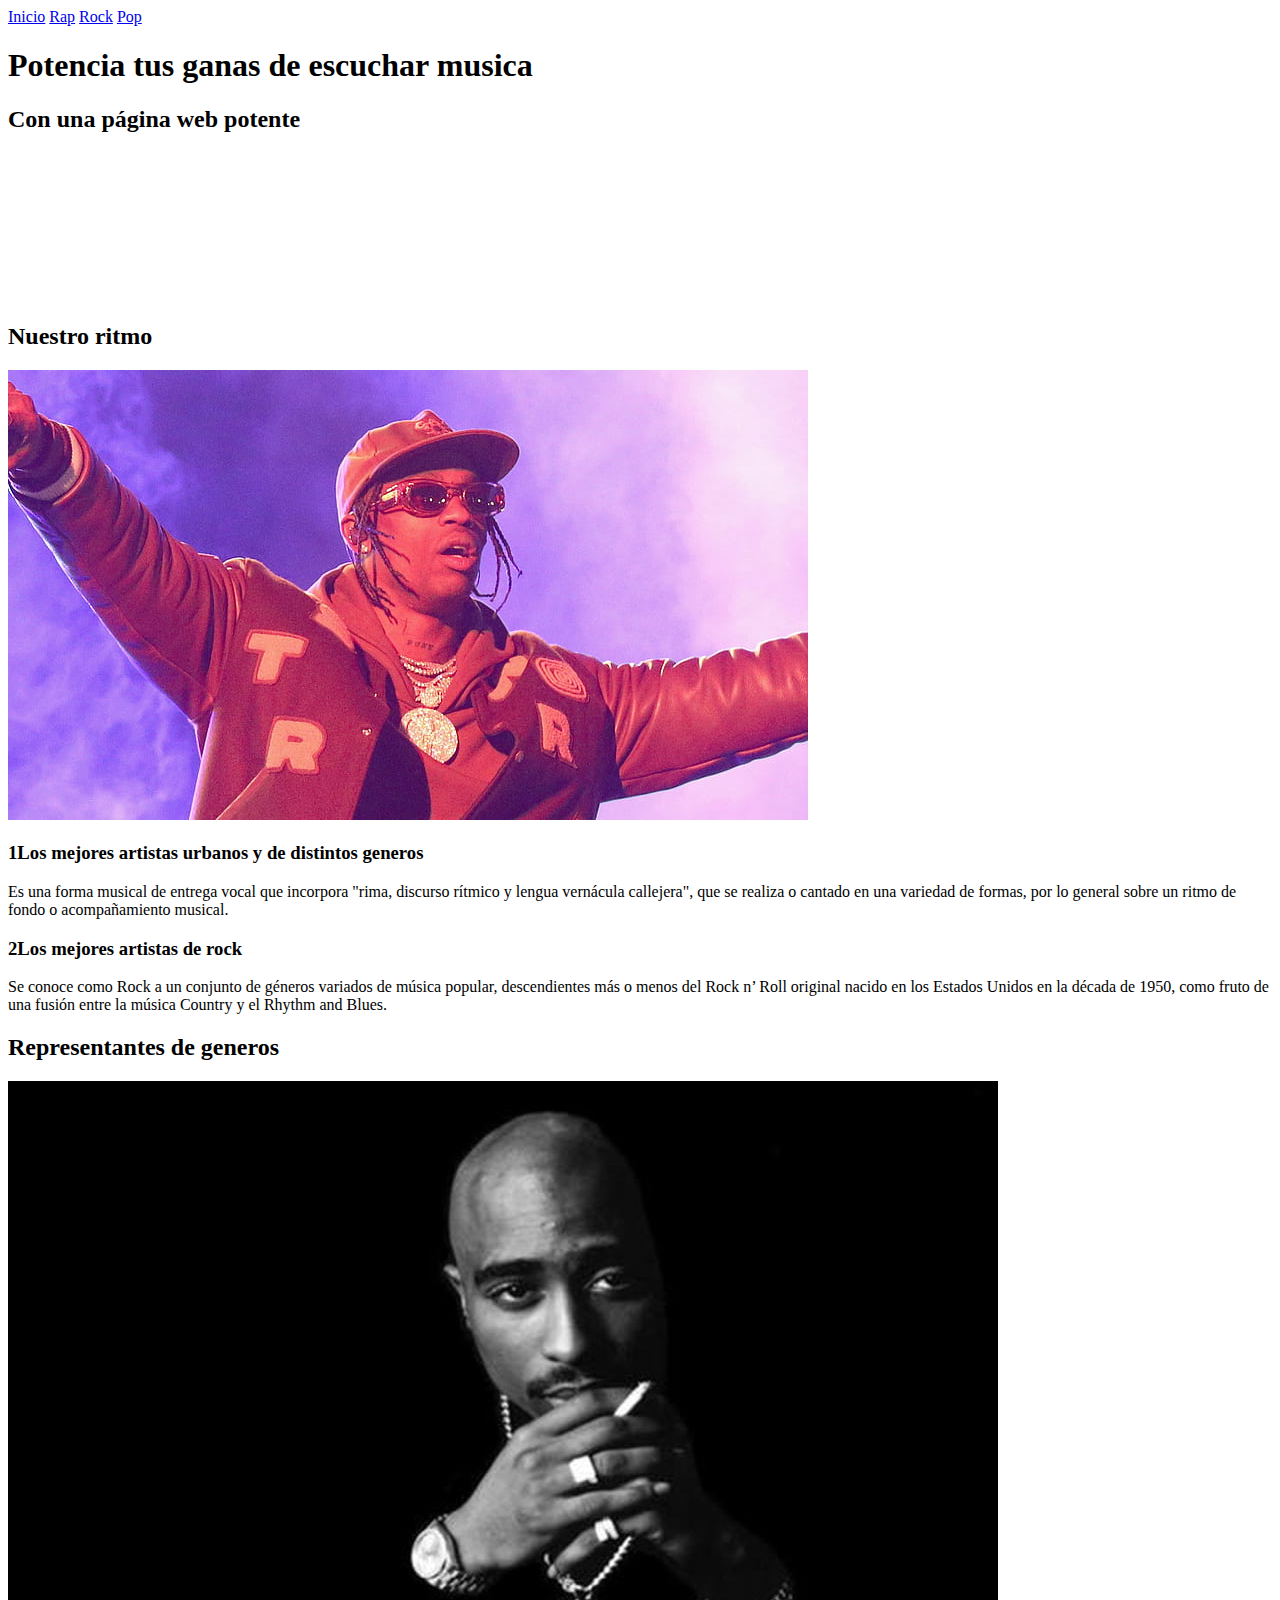
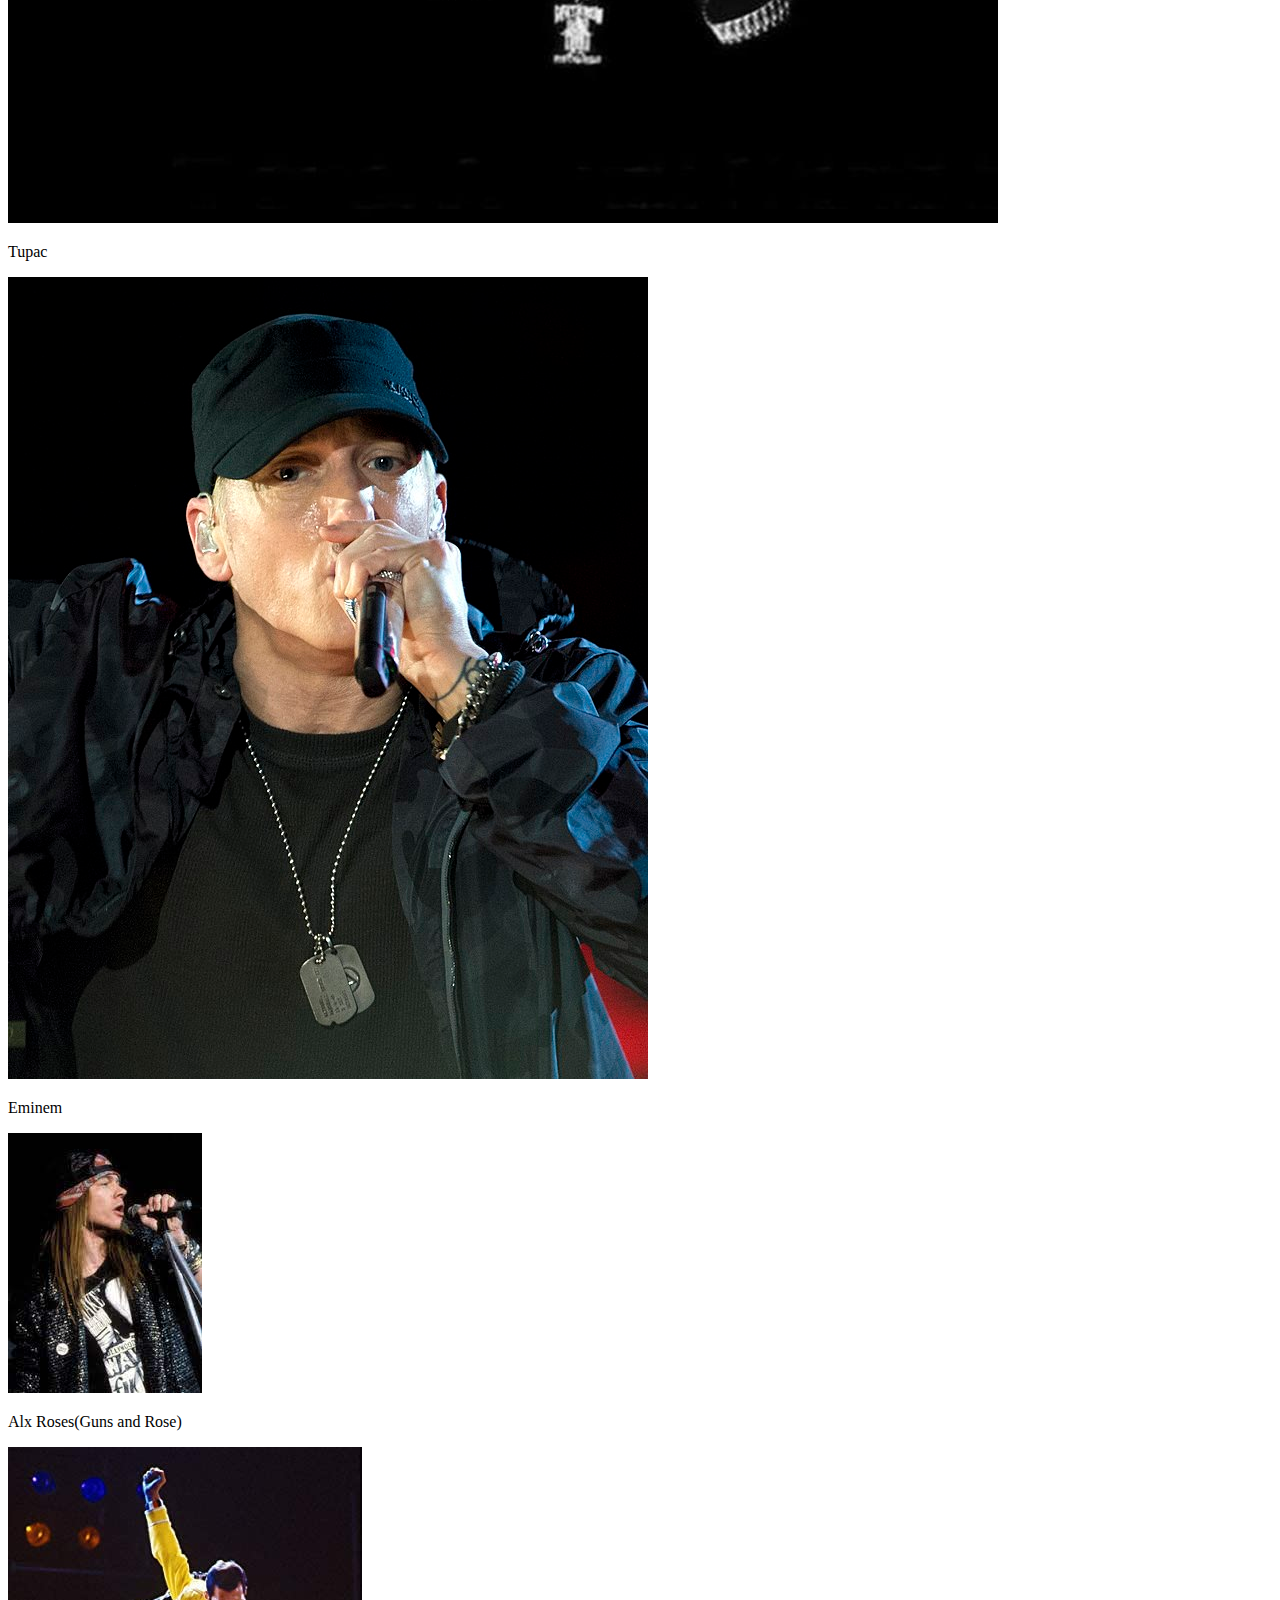
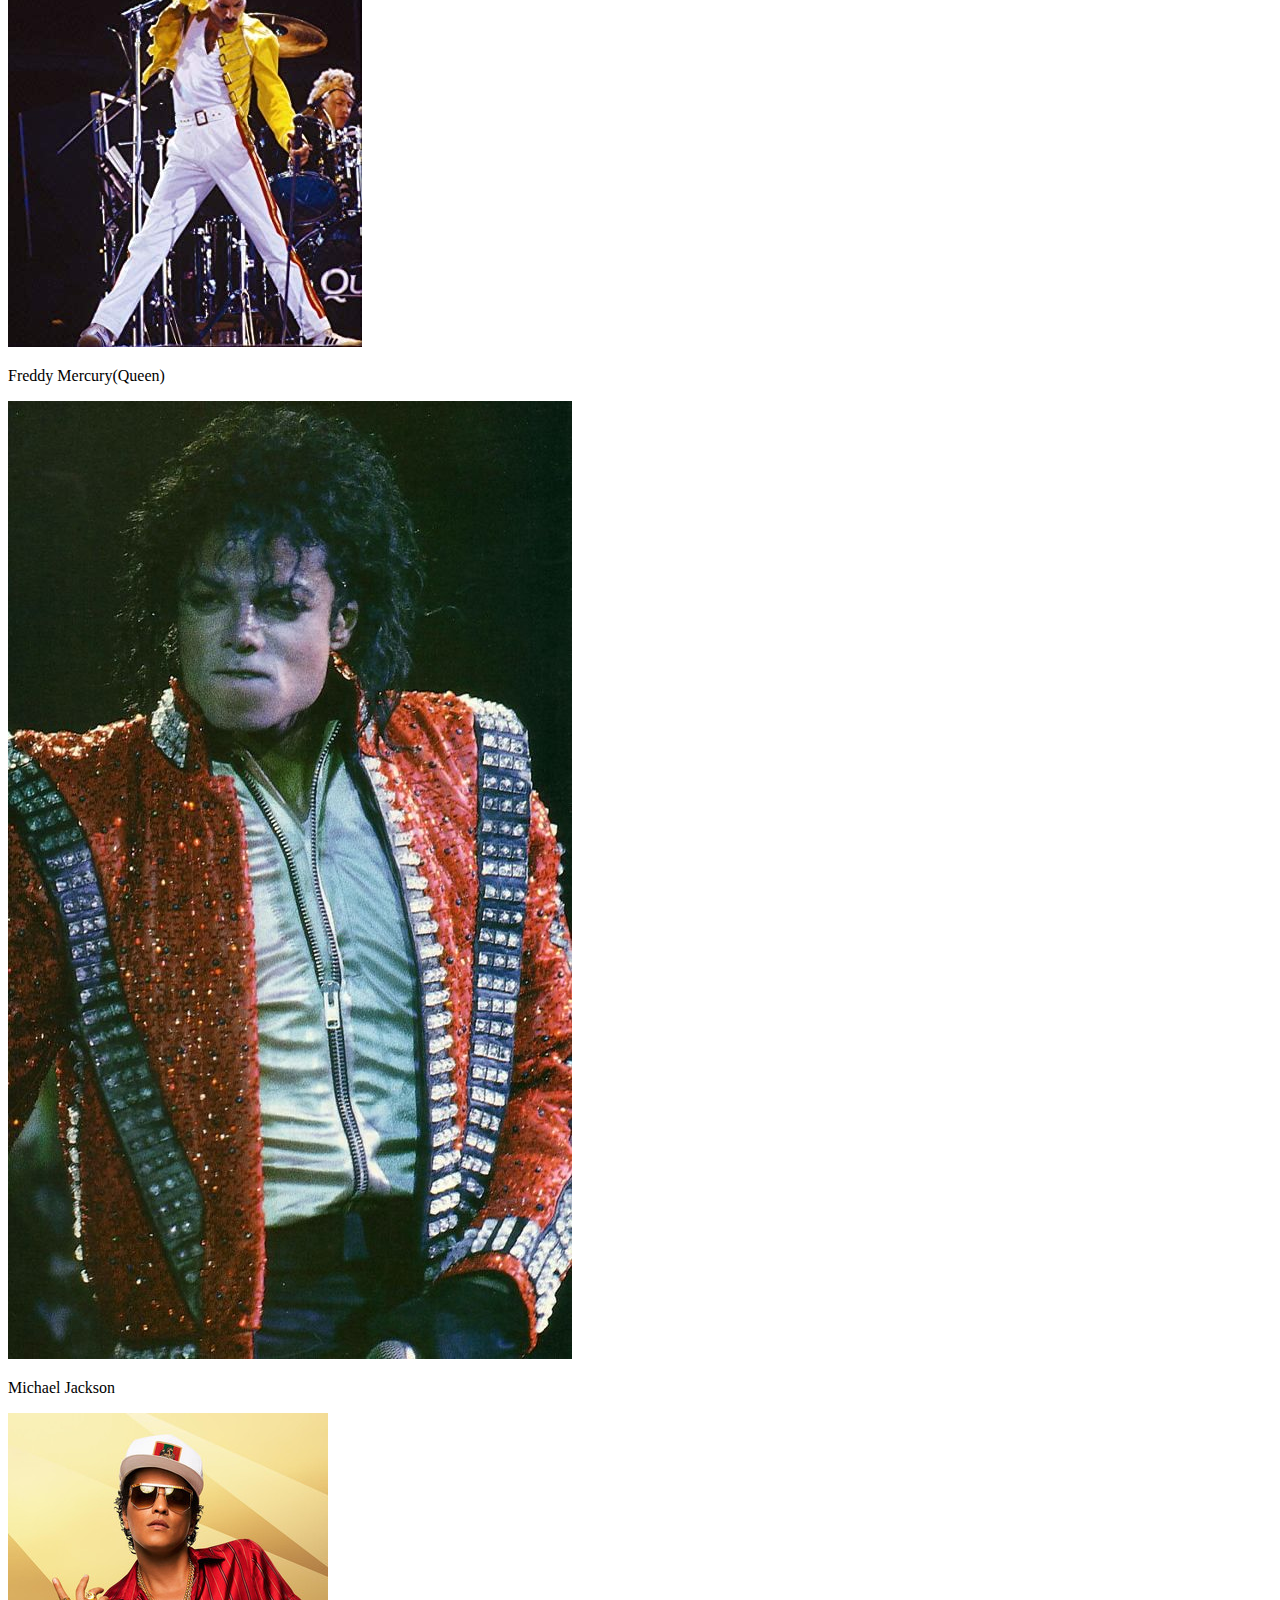
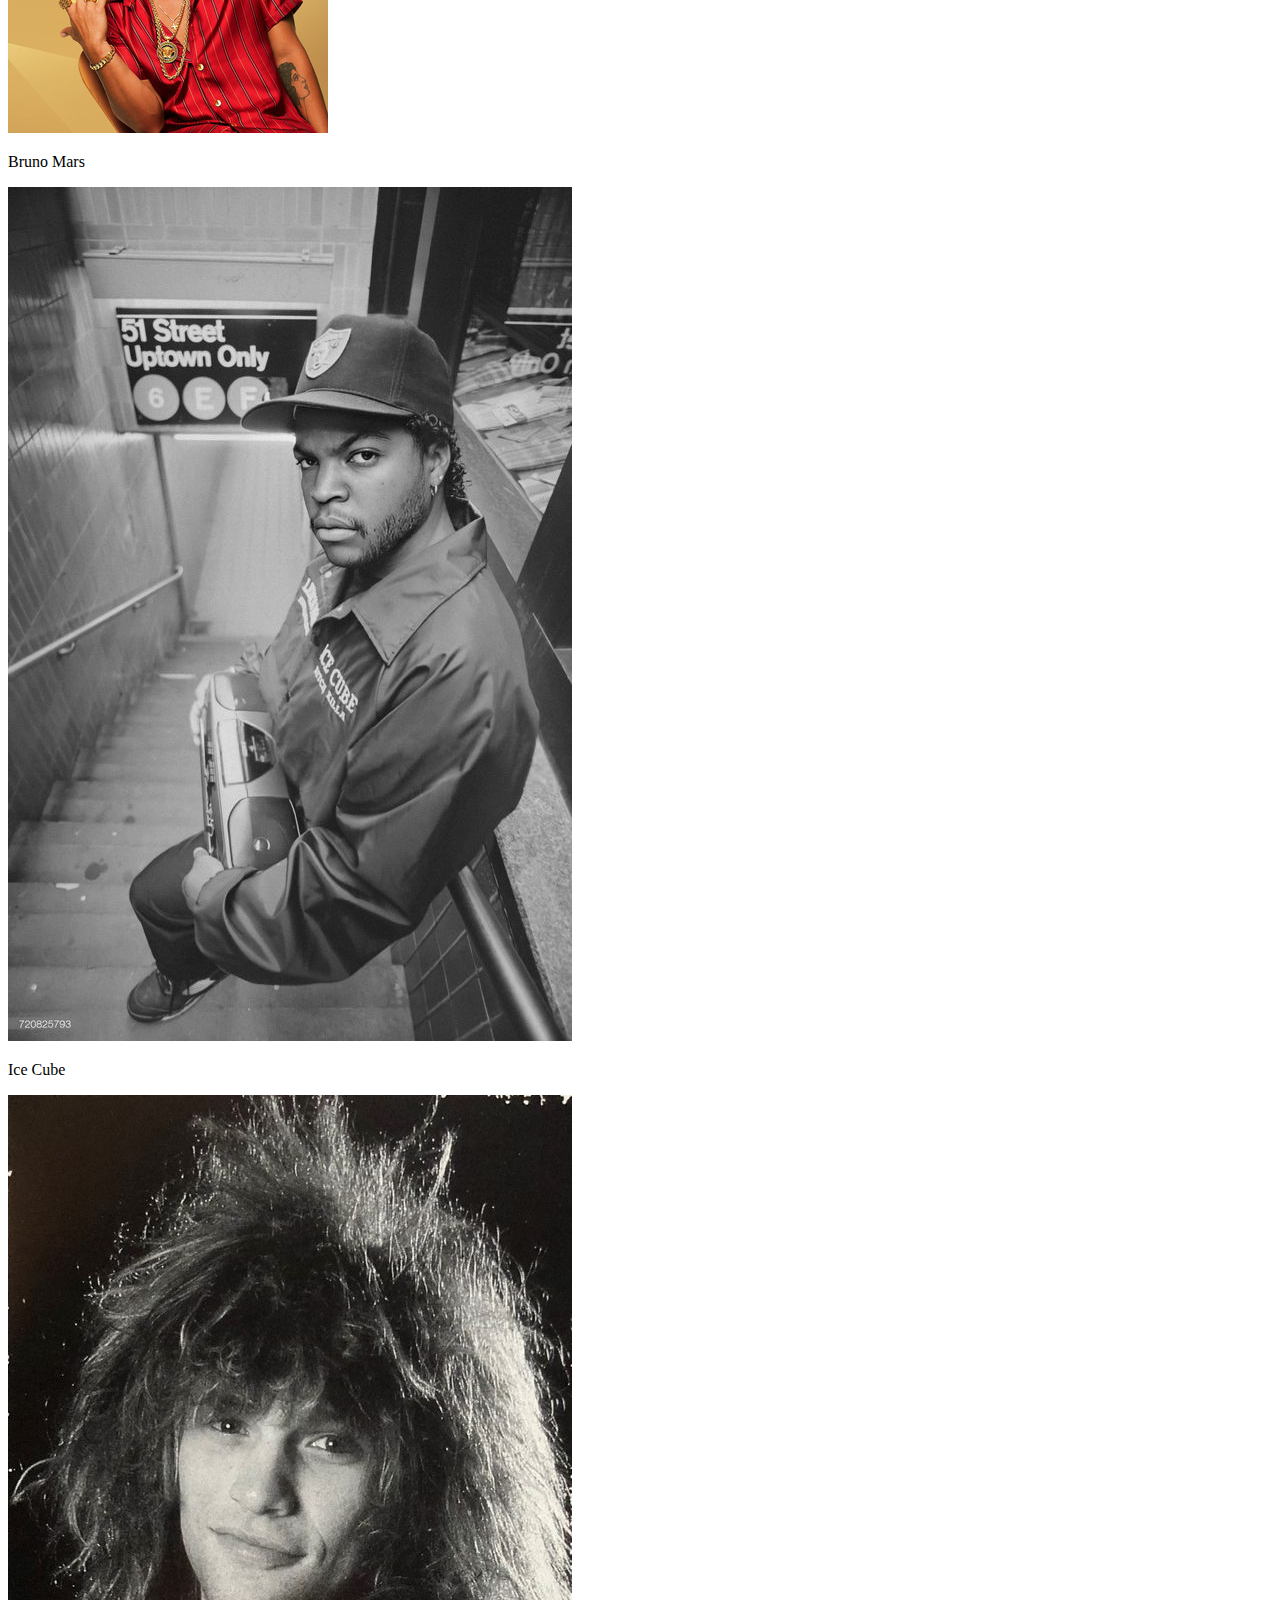
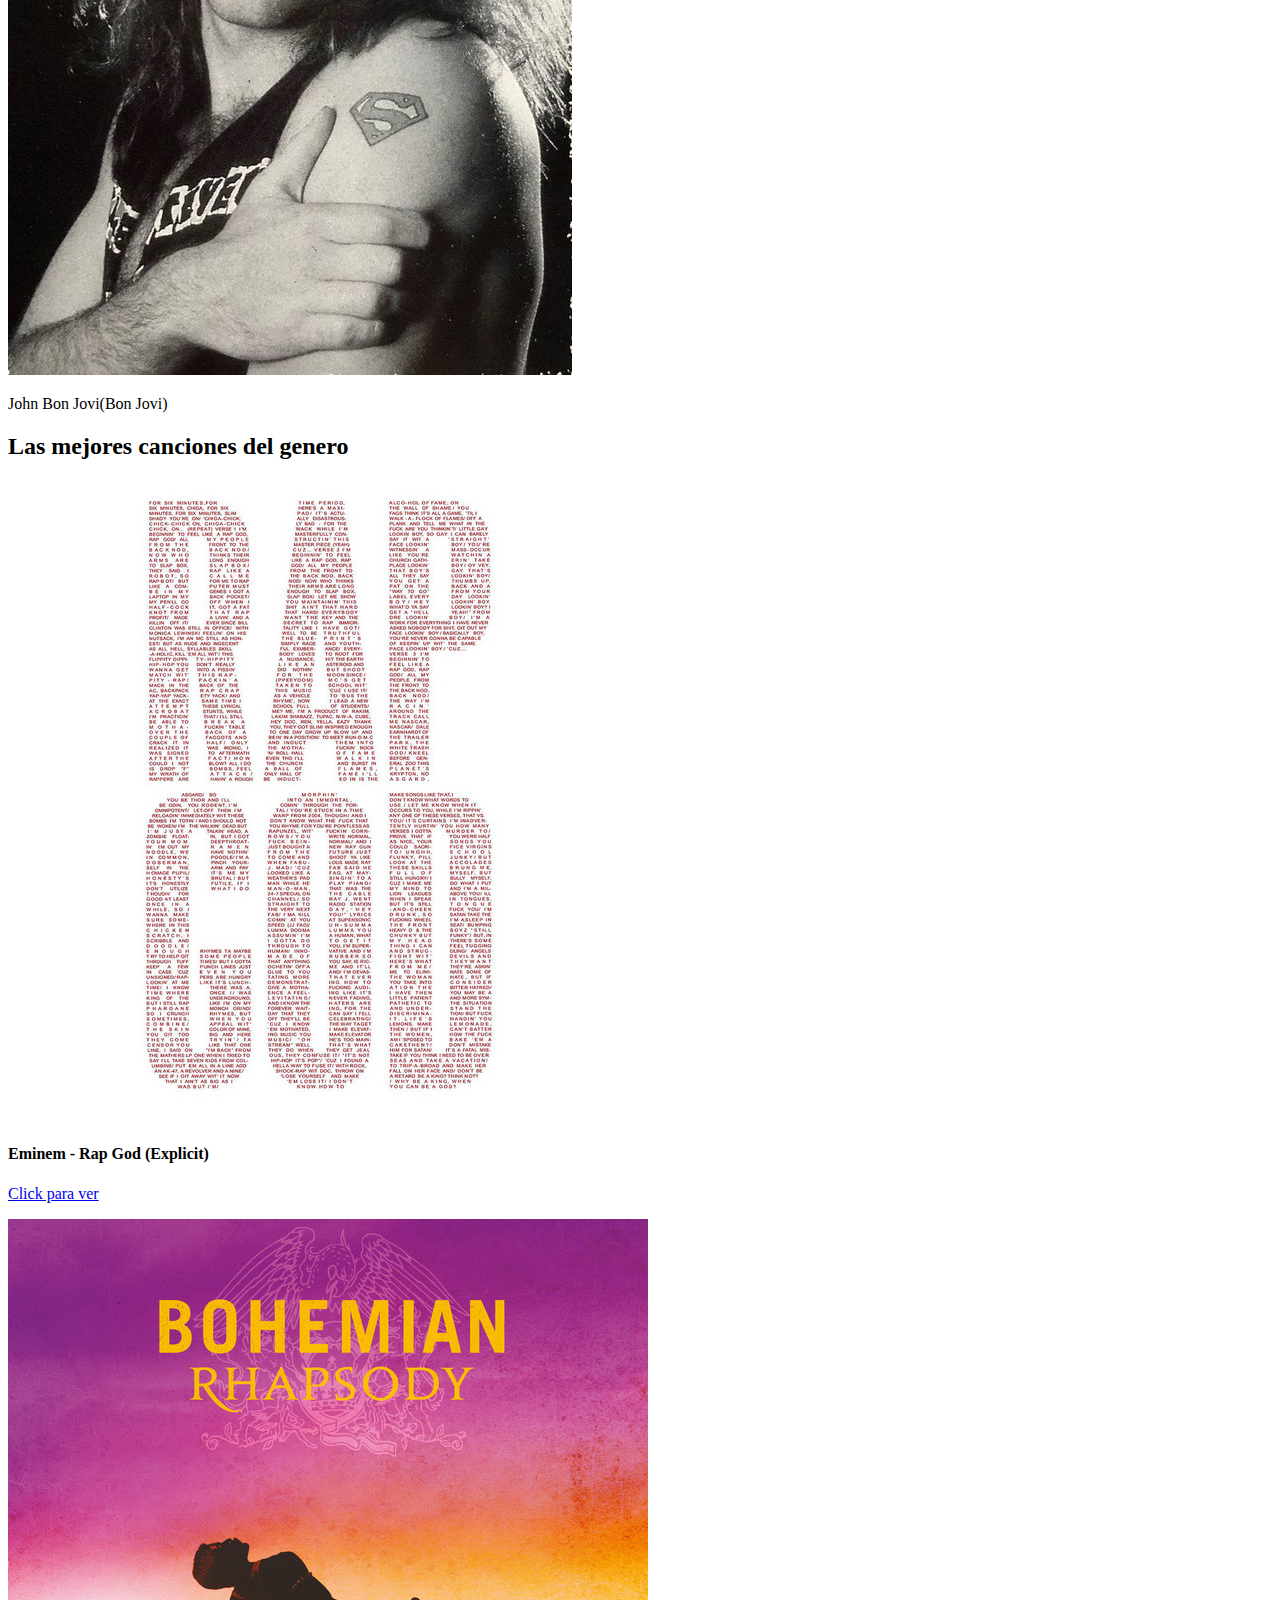
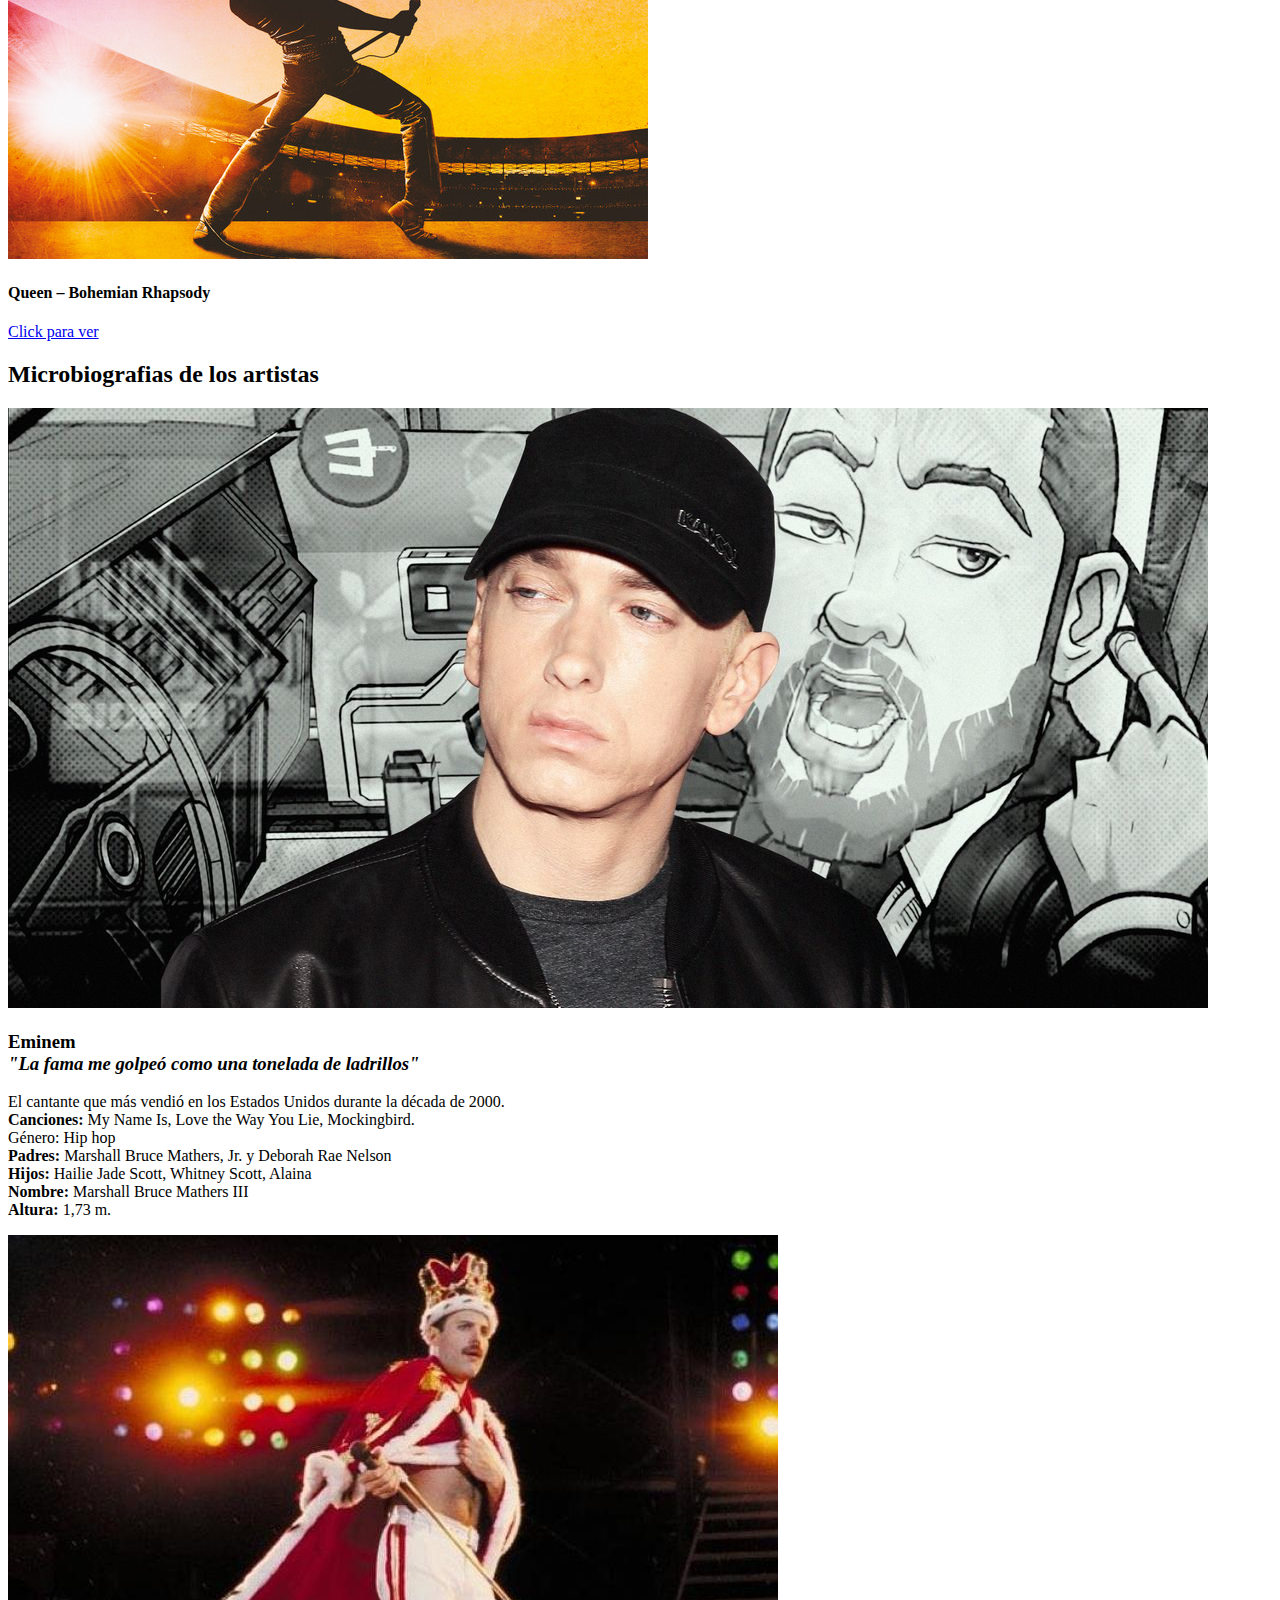
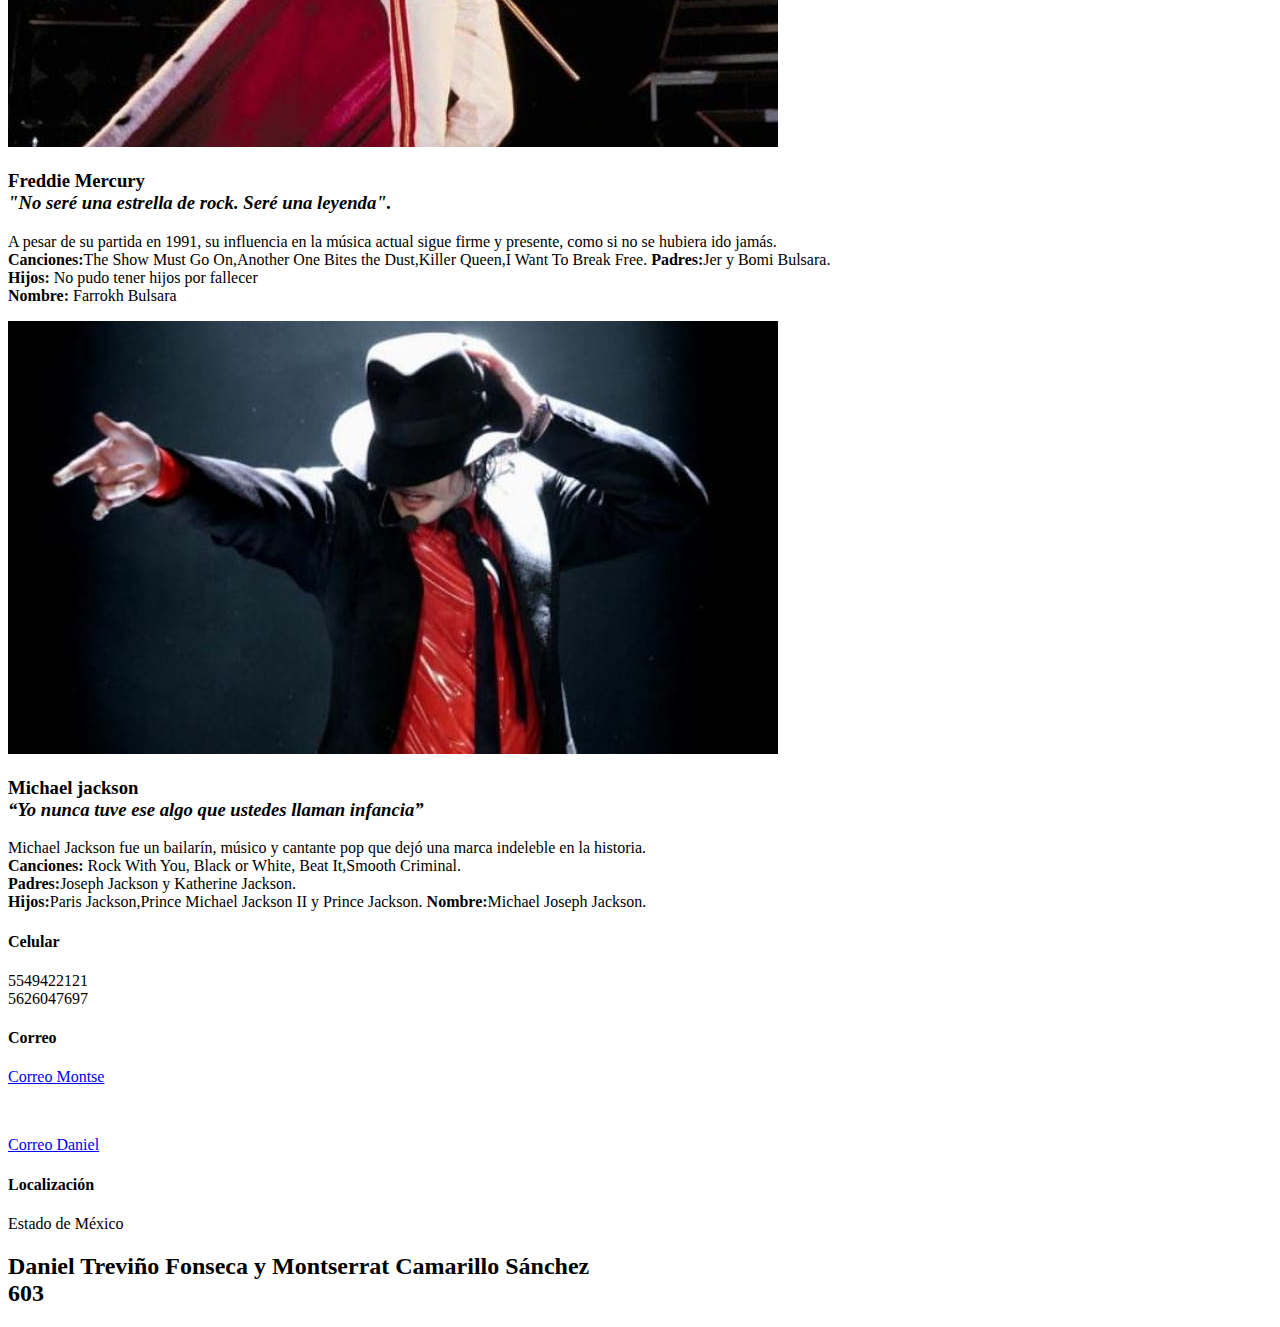
==== Musica web.html @ b06046d2 "Add files via upload" ====
<!DOCTYPE html>
<html lang="es">

<head>
    <meta charset="UTF-8">
    <meta name="viewport" content="width=device-width, initial-scale=1.0">
    <meta http-equiv="X-UA-Compatible" content="ie=edge">
    <title>Music web</title>
    <link rel="shortcut icon" href="xd1.jpg" type="image/x-icon">
    <link rel="stylesheet" href="css/estilos.css">
    <link href="https://fonts.googleapis.com/css?family=Open+Sans:300,400,700,800&display=swap" rel="stylesheet"> 
</head>

<body>
    <header>
        <nav>
            <a href="file:///D:/Montse%20y%20Daniel/Musica%20web.html">Inicio</a>
            <a href="file:///D:/Montse%20y%20Daniel/rap-pagina/rapweb.html">Rap</a>
            <a href="file:///D:/Montse%20y%20Daniel/rock-pagina/rockweb.html">Rock</a>
            <a href="file:///D:/Montse%20y%20Daniel/pop-pagina/pop%20web.html">Pop</a>
        </nav>
        <section class="textos-header">
            <h1>Potencia tus ganas de escuchar musica</h1>
            <h2>Con una página web potente</h2>
        </section>
        <div class="wave" style="height: 150px; overflow: hidden;"><svg viewBox="0 0 500 150" preserveAspectRatio="none"
                style="height: 100%; width: 100%;">
                <path d="M0.00,49.98 C150.00,150.00 349.20,-50.00 500.00,49.98 L500.00,150.00 L0.00,150.00 Z"
                    style="stroke: none; fill: #fff;"></path>
            </svg></div>
    </header>
    <main>
        <section class="contenedor sobre-nosotros">
            <h2 class="titulo">Nuestro ritmo</h2>
            <div class="contenedor-sobre-nosotros">
                <img src="rap.jpg" alt="" class="imagen-about-us">
                <div class="contenido-textos">
                    <h3><span>1</span>Los mejores artistas urbanos y de distintos generos</h3>
                    <p>Es una forma musical de entrega vocal que incorpora "rima, discurso rítmico y lengua vernácula callejera",
                         que se realiza o cantado en una variedad de formas, por lo general sobre un ritmo
                          de fondo o acompañamiento musical.</p>
                    <h3><span>2</span>Los mejores artistas de rock</h3>
                    <p>Se conoce como Rock a un conjunto de géneros variados de música popular, descendientes más o menos del Rock n’ Roll original nacido 
                        en los Estados Unidos en la década de 1950, como fruto de una fusión entre 
                        la música Country y el Rhythm and Blues.</p>
                </div>
            </div>
        </section>
        <section class="Categorias">
            <div class="contenedor">
                <h2 class="titulo">Representantes de generos</h2>
                <div class="galeria-port">
                    <div class="imagen-port">
                        <img src="tupac.jpg" alt="">
                        <div class="hover-galeria">
                            <p>Tupac</p>
                        </div>
                    </div>
                    <div class="imagen-port">
                        <img src="Eminem.jpg" alt="">
                        <div class="hover-galeria">
                            <p>Eminem</p>
                        </div>
                    </div>
                    <div class="imagen-port">
                        <img src="alx rose.jpg" alt="">
                        <div class="hover-galeria">
                            <p>Alx Roses(Guns and Rose)</p>
                        </div>
                    </div>
                    <div class="imagen-port">
                        <img src="fredymercury.jpg" alt="">
                        <div class="hover-galeria">
                            <p>Freddy Mercury(Queen)</p>
                        </div>
                    </div>
                    <div class="imagen-port">
                        <img src="michal jackson.jpg" alt="">
                        <div class="hover-galeria">
                            <p>Michael Jackson</p>
                        </div>
                    </div>
                    <div class="imagen-port">
                        <img src="bruno mars.jpg" alt="">
                        <div class="hover-galeria">
                            <p>Bruno Mars</p>
                        </div>
                    </div>
                    <div class="imagen-port">
                        <img src="ice cube.jpg" alt="">
                        <div class="hover-galeria">
                            <p>Ice Cube</p>
                        </div>
                    </div>
                    <div class="imagen-port">
                        <img src="h.jpg" alt="">
                        <div class="hover-galeria">
                            <p>John Bon Jovi(Bon Jovi)</p>
                        </div>
                    </div>
                </div>
            </div>
        </section>
        <section class="clientes contenedor">
            <h2 class="titulo">Las mejores canciones del genero</h2>
            <div class="cards">
                <div class="card">
                    <img src="cancioneminem.jpg" alt="">
                    <div class="contenido-texto-card">
                        <h4>Eminem - Rap God (Explicit)</h4>
                        <p> <a href="https://www.youtube.com/watch?v=XbGs_qK2PQA"> Click para ver</a></p>
                    </div>
                </div>
                <div class="card">
                    <img src="boemian.jpg" alt="">
                    <div class="contenido-texto-card">
                        <h4>Queen – Bohemian Rhapsody</h4>
                        <p><a href="https://www.youtube.com/watch?v=fJ9rUzIMcZQ"> Click para ver </a></p>
                    </div>
                </div>
            </div>
        </section>
        <section class="about-services">
            <div class="contenedor">
                <h2 class="titulo">Microbiografias de los artistas</h2>
                <div class="servicio-cont">
                    <div class="servicio-ind">
                        <img src="eminem-1615220890.jpg" alt="">
                        <h3>Eminem <br>
                            <i>"La fama me golpeó como una tonelada de ladrillos"</i></h3>
                        <p>El cantante que más vendió en los Estados Unidos durante la década de 2000.<br>
                            <b>Canciones:</b> My Name Is, Love the Way You Lie, Mockingbird.<br>
                            Género: Hip hop<br>
                            <b>Padres:</b> Marshall Bruce Mathers, Jr. y Deborah Rae Nelson<br>
                            <b>Hijos:</b> Hailie Jade Scott, Whitney Scott, Alaina<br>
                            <b>Nombre:</b> Marshall Bruce Mathers III<br>
                            <b>Altura:</b> 1,73 m.
                        </p>
                    </div>
                    <div class="servicio-ind">
                        <img src="f.jpeg" alt="">
                        <h3>Freddie Mercury<br>
                            <i>"No seré una estrella de rock. Seré una leyenda".</i>
                        </h3>
                        <p>A pesar de su partida en 1991, su influencia en la música actual sigue firme y presente, como si no se hubiera ido jamás.<br>
                        <b>Canciones:</b>The Show Must Go On,Another One Bites the Dust,Killer Queen,I Want To Break Free.
                        <b>Padres:</b>Jer y Bomi Bulsara.<br>
                        <b>Hijos:</b> No pudo tener hijos por fallecer <br>
                        <b>Nombre:</b> Farrokh Bulsara
                        </p>
                    </div>
                    <div class="servicio-ind">
                        <img src="mj.jpeg" alt="">
                        <h3>Michael jackson<br>
                          <i>“Yo nunca tuve ese algo que ustedes llaman infancia”</i>  
                        </h3>
                        <p>Michael Jackson fue un bailarín, músico y cantante pop que dejó una marca indeleble en la historia.<br>
                        <b>Canciones:</b> Rock With You, Black or White, Beat It,Smooth Criminal.<br>
                        <b>Padres:</b>Joseph Jackson y Katherine Jackson.<br>
                        <b>Hijos:</b>Paris Jackson,Prince Michael Jackson II y Prince Jackson.
                        <b>Nombre:</b>Michael Joseph Jackson.
                        </p>
                    </div>
                </div>
            </div>
        </section>
    </main>
    <footer>
        <div class="contenedor-footer">
            <div class="content-foo">
                <h4>Celular</h4>
                <p>5549422121 <br>
                    5626047697
                </p>
            </div>
            <div class="content-foo">
                <h4>Correo</h4>
                <p><a href="mailto":montsehigh@gmail.com> Correo Montse</a></p><br>
                <p><a href="mailto":yubreiner1@gmail.com >Correo Daniel</a></p>
            </div>
            <div class="content-foo">
                <h4>Localización</h4>
                <p>Estado de México</p>
            </div>
        </div>
        <h2 class="titulo-final"> Daniel Treviño Fonseca y Montserrat Camarillo Sánchez <br>
            603</h2>
    </footer>
</body>

</html>
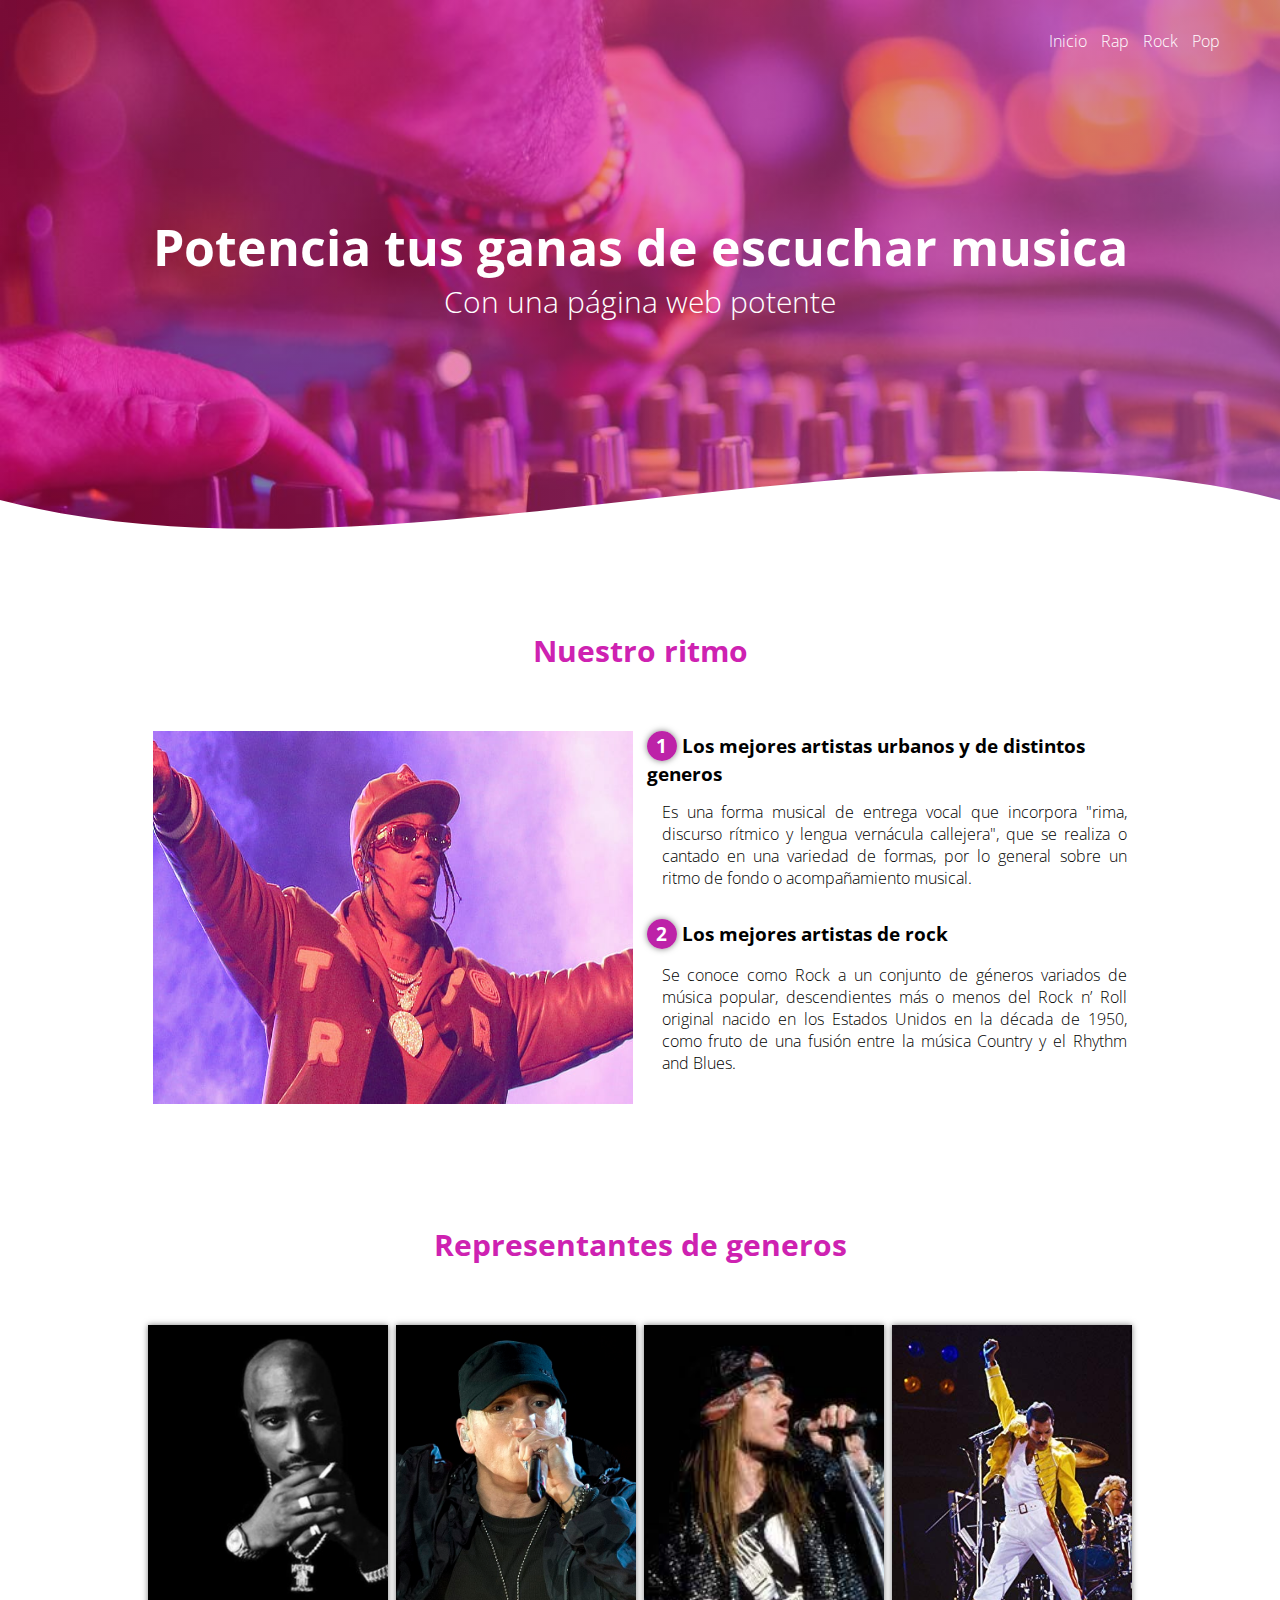
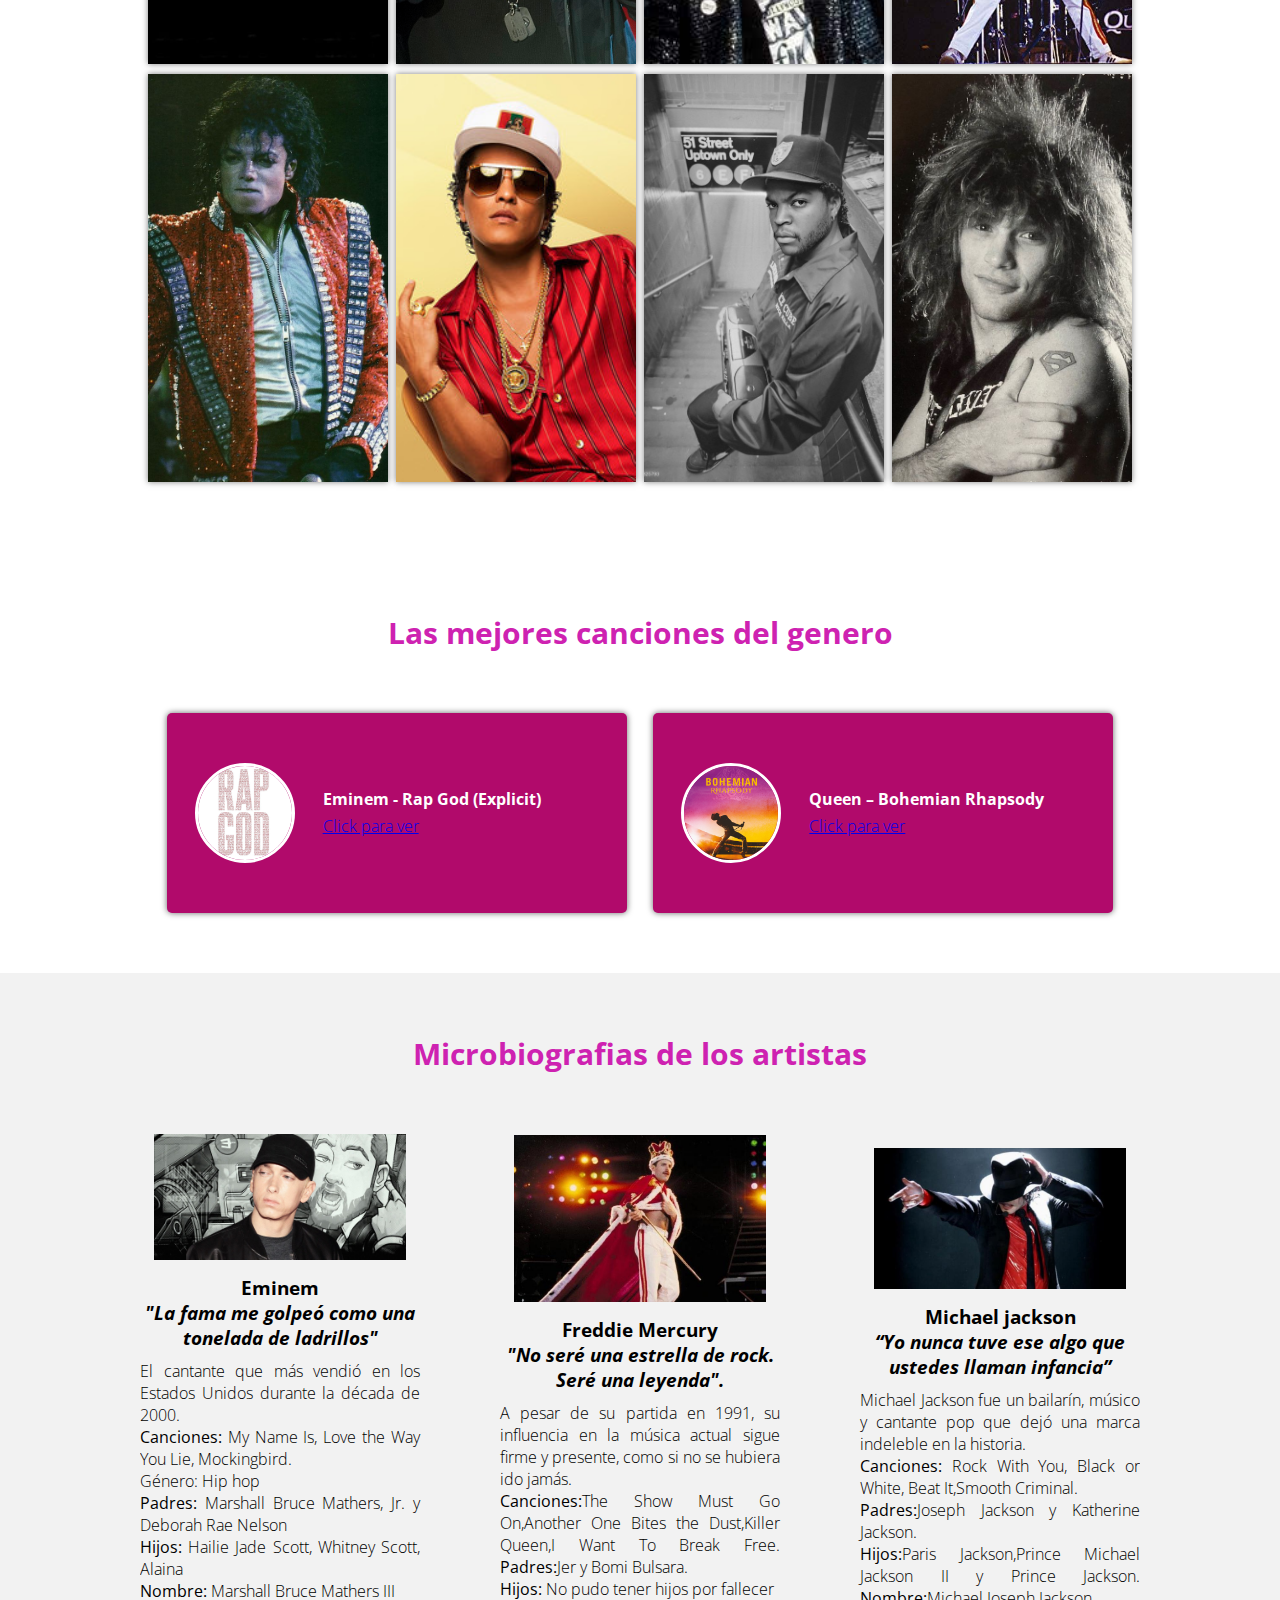
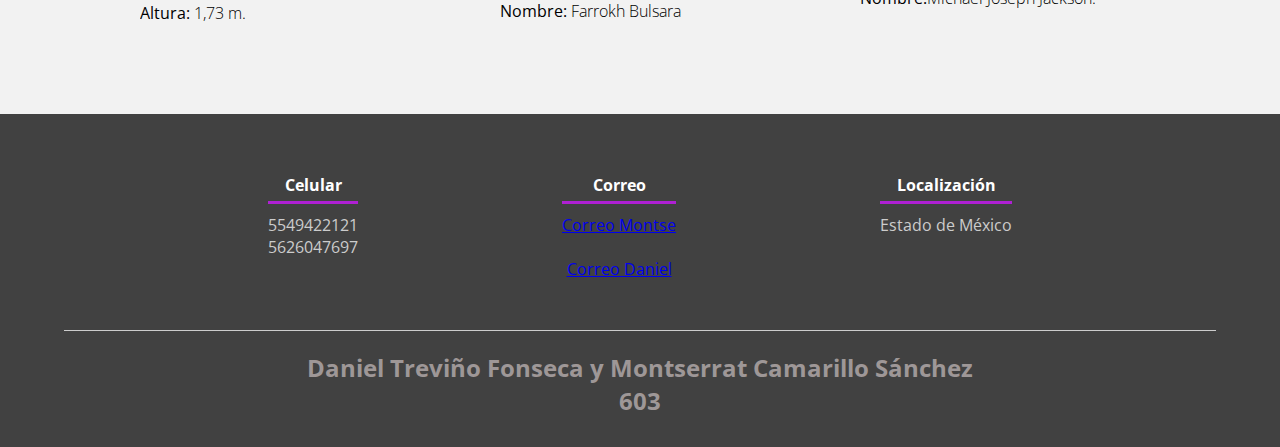
==== commit 30fb510b: "Update Musica web.html" ====
--- a/Musica web.html
+++ b/Musica web.html
@@ -14,10 +14,10 @@
 <body>
     <header>
         <nav>
-            <a href="file:///D:/Montse%20y%20Daniel/Musica%20web.html">Inicio</a>
-            <a href="file:///D:/Montse%20y%20Daniel/rap-pagina/rapweb.html">Rap</a>
-            <a href="file:///D:/Montse%20y%20Daniel/rock-pagina/rockweb.html">Rock</a>
-            <a href="file:///D:/Montse%20y%20Daniel/pop-pagina/pop%20web.html">Pop</a>
+            <a href="file://D:/Montse%20y%20Daniel/Musica%20web.html">Inicio</a>
+            <a href="file://D:/Montse%20y%20Daniel/rap-pagina/rapweb.html">Rap</a>
+            <a href="file://D:/Montse%20y%20Daniel/rock-pagina/rockweb.html">Rock</a>
+            <a href="file://D:/Montse%20y%20Daniel/pop-pagina/pop%20web.html">Pop</a>
         </nav>
         <section class="textos-header">
             <h1>Potencia tus ganas de escuchar musica</h1>
@@ -188,4 +188,4 @@
     </footer>
 </body>
 
-</html>+</html>
--- a/css/estilos.css
+++ b/css/estilos.css
@@ -0,0 +1,426 @@
+* {
+    margin: 0;
+    padding: 0;
+    box-sizing: border-box;
+}
+
+body {
+    font-family: 'open sans';
+}
+
+.contenedor {
+    padding: 60px 0;
+    width: 90%;
+    max-width: 1000px;
+    margin: auto;
+    overflow: hidden;
+}
+
+.titulo {
+    color: #ce22b1;
+    font-size: 30px;
+    text-align: center;
+    margin-bottom: 60px;
+}
+
+/* Header */
+
+header {
+    width: 100%;
+    height: 600px;
+    background: #bc4e9c;
+    /* fallback for old browsers */
+    background: -webkit-linear-gradient(to right, hsla(340, 95%, 50%, 0.459), hsla(317, 45%, 52%, 0.664)), url(../xd4.jpg);
+    /* Chrome 10-25, Safari 5.1-6 */
+    background: linear-gradient(to right, hsla(340, 95%, 50%, 0.459), hsla(317, 45%, 52%, 0.664)), url(../xd4.jpg);
+    /* W3C, IE 10+/ Edge, Firefox 16+, Chrome 26+, Opera 12+, Safari 7+ */
+    background-size: cover;
+    background-attachment: fixed;
+    position: relative;
+}
+
+nav{
+    text-align: right;
+    padding: 30px 50px 0 0;
+}
+
+nav > a{
+    color:#fff;
+    font-weight: 300;
+    text-decoration: none;
+    margin-right: 10px;
+}
+
+nav > a:hover{
+    text-decoration: underline;
+}
+
+header .textos-header{
+    display: flex;
+    height: 430px;
+    width: 100%;
+    align-items: center;
+    justify-content: center;
+    flex-direction: column;
+    text-align: center;
+}
+
+.textos-header h1{
+    font-size: 50px;
+    color:#fff;
+}
+
+.textos-header h2{
+    font-size: 30px;
+    font-weight: 300;
+    color:#fff;
+}
+
+.wave{
+    position: absolute;
+    bottom: 0;
+    width: 100%;
+}
+
+/* About us */
+
+main .sobre-nosotros{
+    padding: 30px 0 60px 0;
+}
+.contenedor-sobre-nosotros{
+    display: flex;
+    justify-content: space-evenly;
+}
+
+.imagen-about-us{
+    width: 48%;
+}
+
+.sobre-nosotros .contenido-textos{
+    width: 48%;
+}
+
+.contenido-textos h3{
+    margin-bottom: 15px;
+}
+
+.contenido-textos h3 span{
+    background: #b60c9fe8;
+    color: #fff;
+    border-radius: 50%;
+    display: inline-block;
+    text-align: center;
+    width: 30px;
+    height: 30px;
+    padding: 2px;
+    box-shadow: 0 0 6px 0 rgba(0, 0, 0, .5);
+    margin-right: 5px;
+}
+
+.contenido-textos p{
+    padding: 0px 0px 30px 15px;
+    font-weight: 300;
+    text-align: justify;
+}
+
+/* Galeria */
+
+
+.portafolio{
+    background: #f2f2f2;
+}
+
+.galeria-port{
+    display: flex;
+    justify-content: space-evenly;
+    flex-wrap: wrap;
+}
+
+.imagen-port{
+    width: 24%;
+    margin-bottom: 10px;
+    overflow: hidden;
+    position: relative;
+    cursor: pointer;
+    box-shadow: 0 0 6px 0 rgba(0, 0, 0, .5);
+}
+
+.imagen-port > img{
+    width: 100%;
+    height: 100%;
+    object-fit: cover;
+    display: block;
+}
+
+.hover-galeria{
+    position: absolute;
+    width: 100%;
+    height: 100%;
+    top: 0;
+    transform: scale(0);
+    background: hsla(273,91%,27%, 0.7);
+    transition: transform .5s;
+    display: flex;
+    justify-content: center;
+    align-items: center;
+    flex-direction: column;
+}
+
+.hover-galeria img{
+    width: 50px;
+}
+
+.hover-galeria p{
+    color: #fff;
+}
+
+.imagen-port:hover .hover-galeria{
+    transform: scale(1);
+}
+
+/* Clients */
+
+.cards{
+    display: flex;
+    justify-content: space-evenly;
+}
+
+.cards .card{
+    background: #b10a6b;
+    display: flex;
+    width: 46%;
+    height: 200px;
+    align-items: center;
+    justify-content: space-evenly;
+    border-radius: 5px;
+    box-shadow: 0 0 6px 0 rgba(0, 0, 0, 0.6);
+}
+
+.cards .card img{
+    width: 100px;
+    height: 100px;
+    object-fit: cover;
+    border: 3px solid #fff;
+    border-radius: 50%;
+    display: block;
+}
+
+.cards .card > .contenido-texto-card{
+    width: 60%;
+    color: #fff;
+}
+
+.cards .card > .contenido-texto-card p{
+    font-weight: 300;
+    padding-top: 5px;
+}
+
+/*  Our team */
+
+.about-services{
+    background: #f2f2f2;
+    padding-bottom: 30px;
+}
+
+
+.servicio-cont{
+    display:flex;
+    justify-content: space-between;
+    align-items: center;
+}
+
+.servicio-ind{
+    width: 28%;
+    text-align: center;
+}
+
+.servicio-ind img{
+    width: 90%;
+}
+
+.servicio-ind h3{
+    margin: 10px 0;
+}
+
+.servicio-ind p{
+    font-weight: 300;
+    text-align: justify;
+}
+
+/* footer */
+
+footer{
+    background: #414141;
+    padding: 60px 0 30px 0;
+    margin: auto;
+    overflow: hidden;
+}
+
+.contenedor-footer{
+    display: flex;
+    width: 90%;
+    justify-content: space-evenly;
+    margin: auto;
+    padding-bottom: 50px;
+    border-bottom: 1px solid #ccc;
+}
+
+.content-foo{
+    text-align: center;
+}
+
+.content-foo h4{
+    color: #fff;
+    border-bottom: 3px solid #af20d3;
+    padding-bottom: 5px;
+    margin-bottom: 10px;
+}
+
+.content-foo p{
+    color: #ccc;
+}
+
+.titulo-final{
+    text-align: center;
+    font-size: 24px;
+    margin: 20px 0 0 0;
+    color: #9e9797;
+}
+
+@media screen and (max-width:900px){
+    header{
+        background-position: center;
+    }
+
+    .contenedor-sobre-nosotros{
+        flex-direction: column;
+        justify-content: center;
+        align-items: center;
+    }
+
+    .sobre-nosotros .contenido-textos{
+        width: 90%;
+    }
+
+    .imagen-about-us{
+        width: 90%;
+    }
+
+    /* Galeria */
+
+    .imagen-port{
+        width: 44%;
+    }
+
+    /* Clientes */
+
+    .cards{
+        flex-direction: column;
+        justify-content: center;
+        align-items: center;
+    }
+
+    .cards .card{
+        width: 90%;
+    }
+
+    .cards .card:first-child{
+        margin-bottom: 30px;
+    }
+
+    /* servicios */
+
+    .servicio-cont{
+        justify-content: center;
+        flex-direction: column;
+    }
+
+    .servicio-ind{
+        width: 100%;
+        text-align: center;
+    }
+
+    .servicio-ind:nth-child(1), .servicio-ind:nth-child(2){
+        margin-bottom: 60px;
+    }
+
+    .servicio-ind img{
+        width: 90%;
+    }
+}
+
+@media screen and (max-width:500px){
+    nav{
+        text-align: center;
+        padding: 30px 0 0 0;
+    }
+
+    nav > a{
+        margin-right: 5px;
+    }
+
+    .textos-header h1{
+        font-size: 35px;
+    }
+
+    .textos-header h2{
+        font-size: 20px;
+    }
+
+    /* ABOUT US */
+
+    .imagen-about-us{
+        margin-bottom: 60px;
+        width: 99%;
+    }
+
+    .sobre-nosotros .contenido-textos{
+        width: 95%;
+    }
+
+    /* Galeria */
+
+    .imagen-port{
+        width: 95%;
+    }
+
+    /* Clients */
+
+    .cards .card{
+        height: 450px;
+        display: flex;
+        flex-direction: column;
+        align-items: center;
+    }
+
+    .cards .card img{
+        width: 90px;
+        height: 90px;
+    }
+
+    /* Footer */
+
+    .contenedor-footer{
+        flex-direction: column;
+        border: none;
+    }
+
+    .content-foo{
+        margin-bottom: 20px;
+        text-align: center;
+    }
+
+    .content-foo h4{
+        border: none;
+    }
+
+    .content-foo p{
+        color: #ccc;
+        border-bottom: 1px solid #f2f2f2;
+        padding-bottom: 20px;
+    }
+
+    .titulo-final{
+        font-size: 20px;
+    }
+}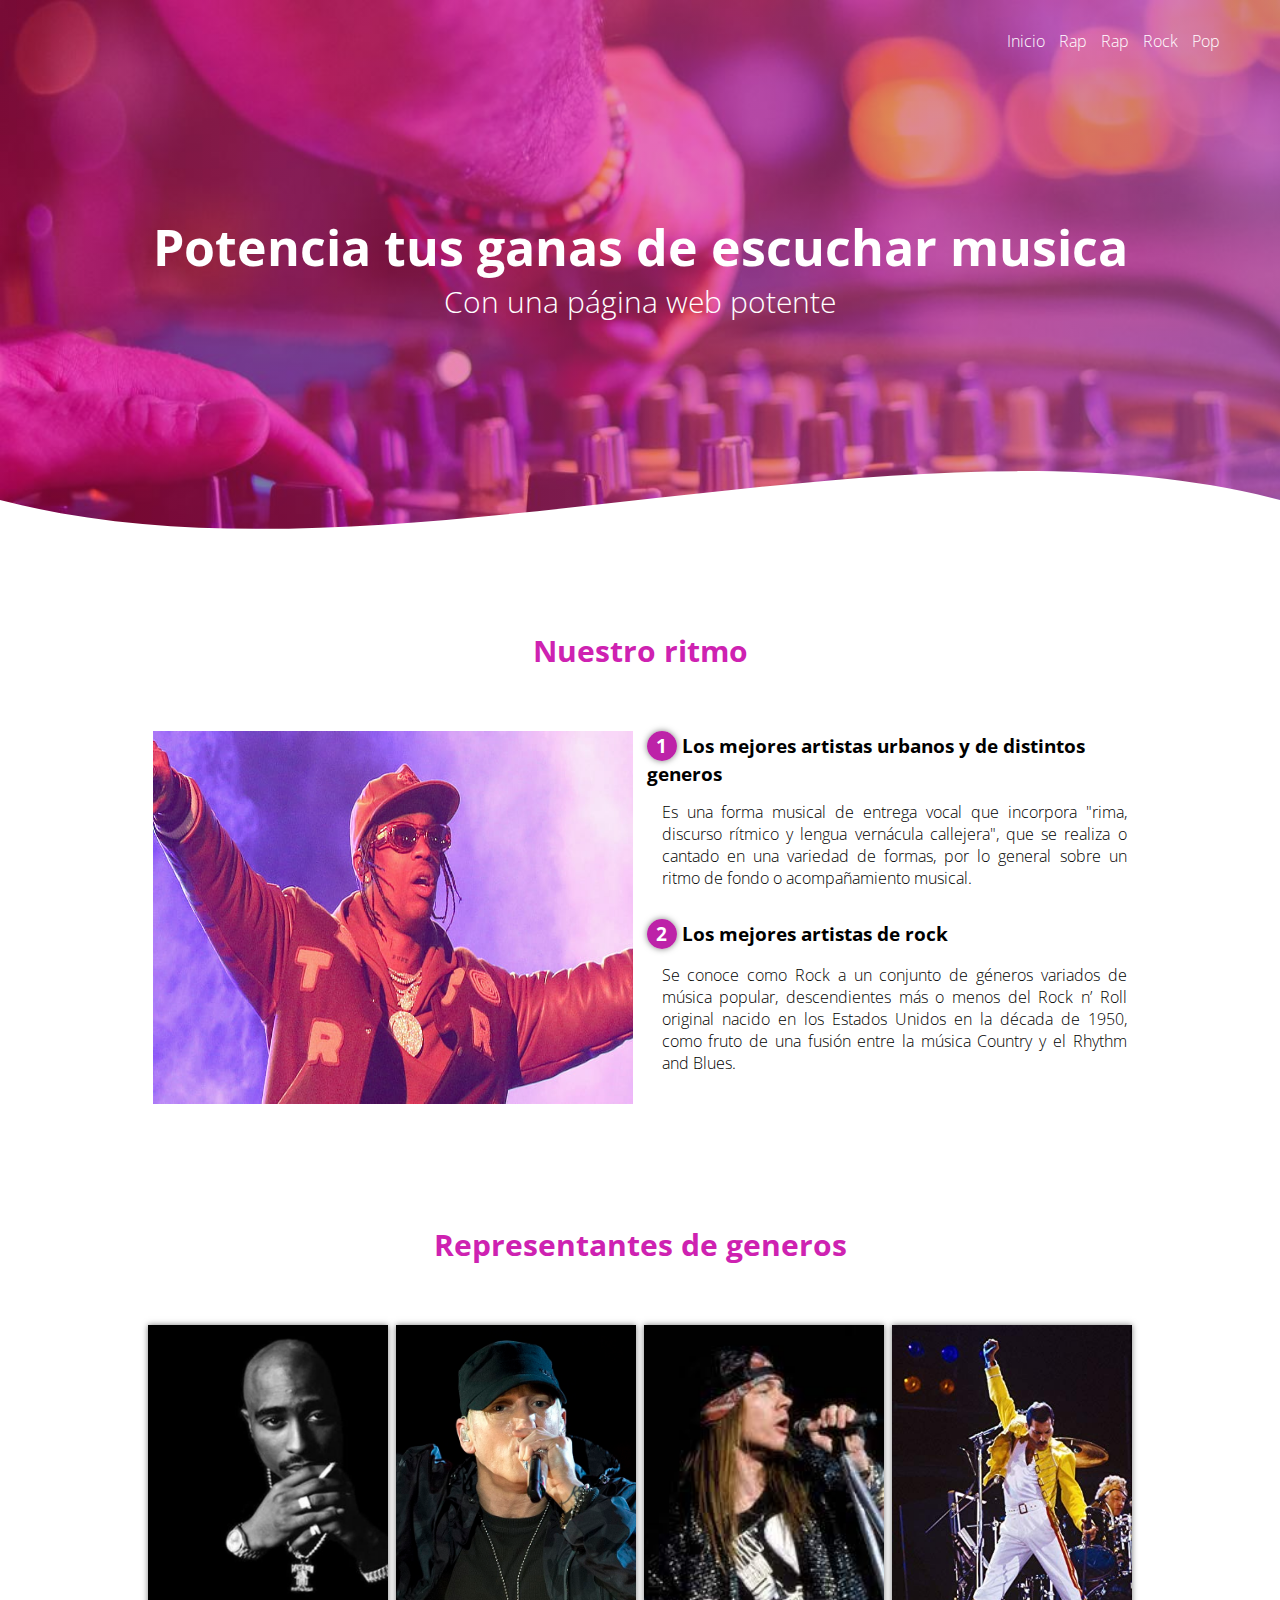
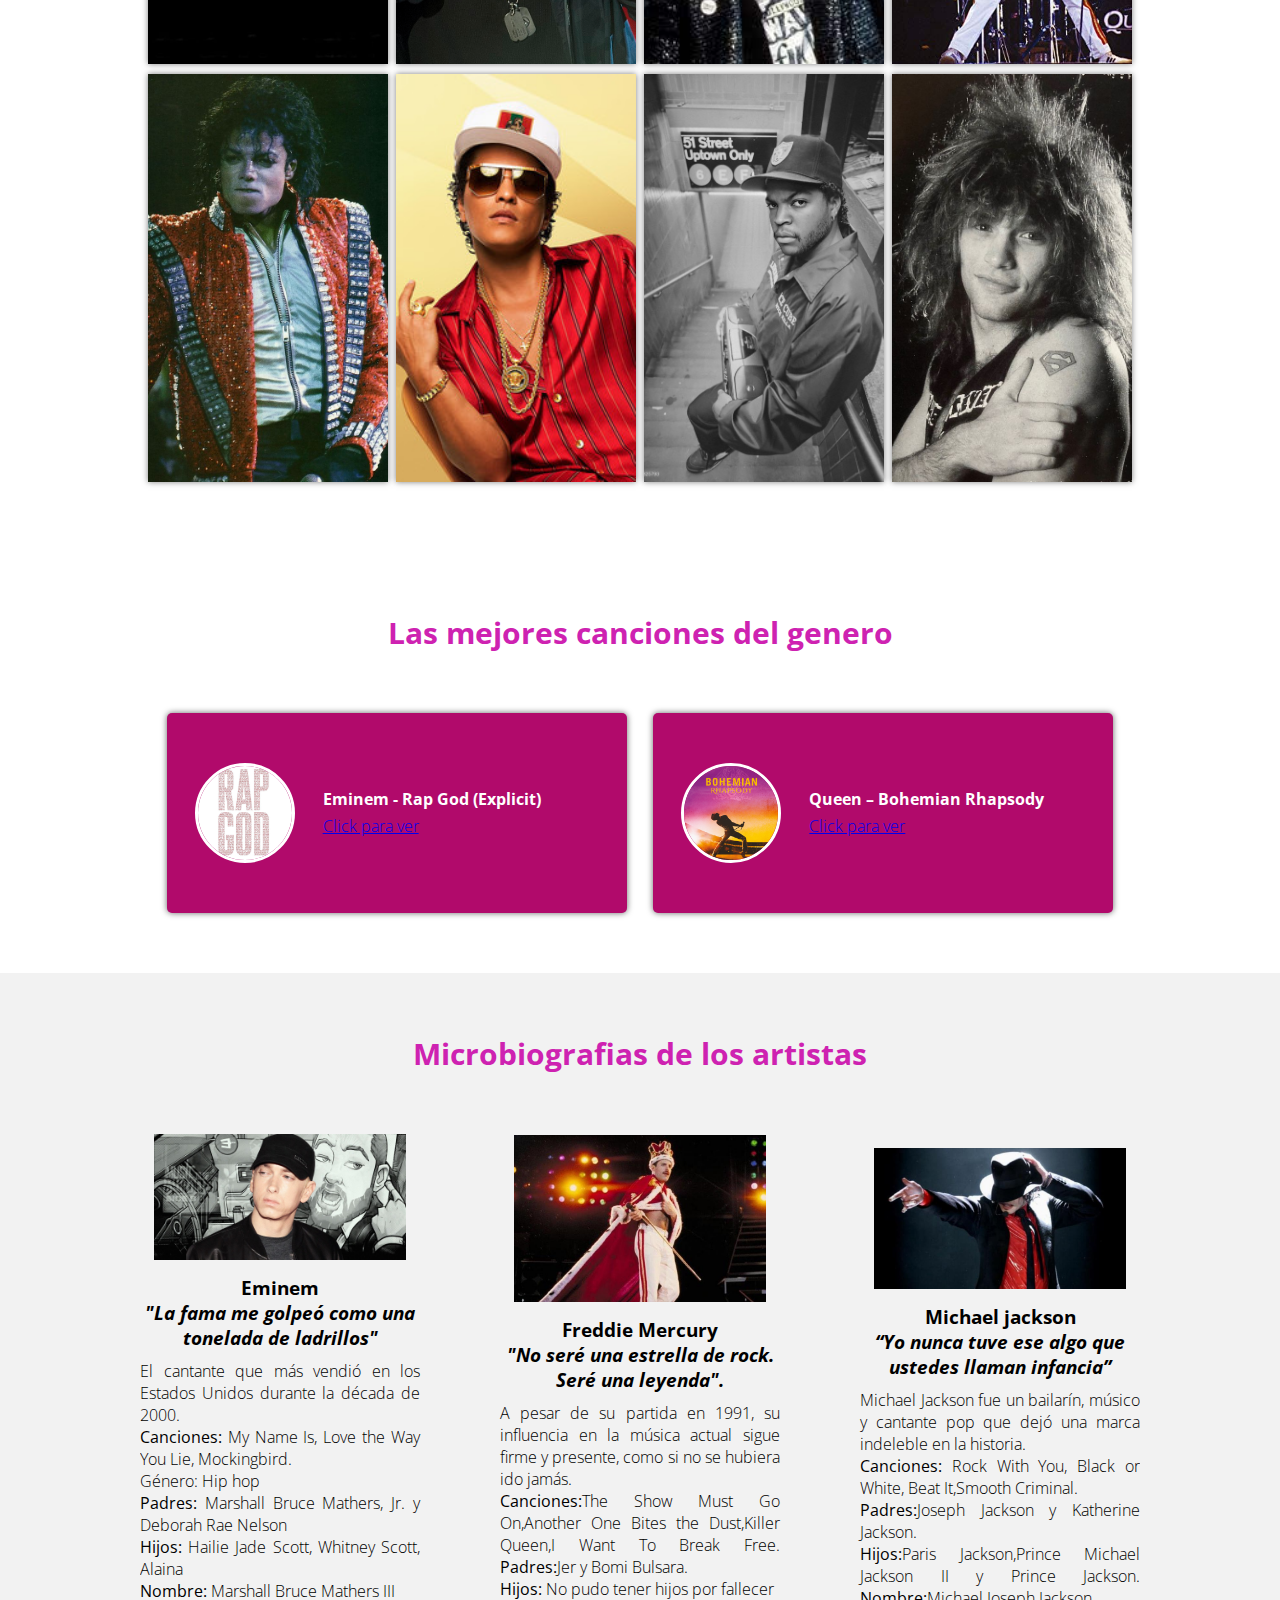
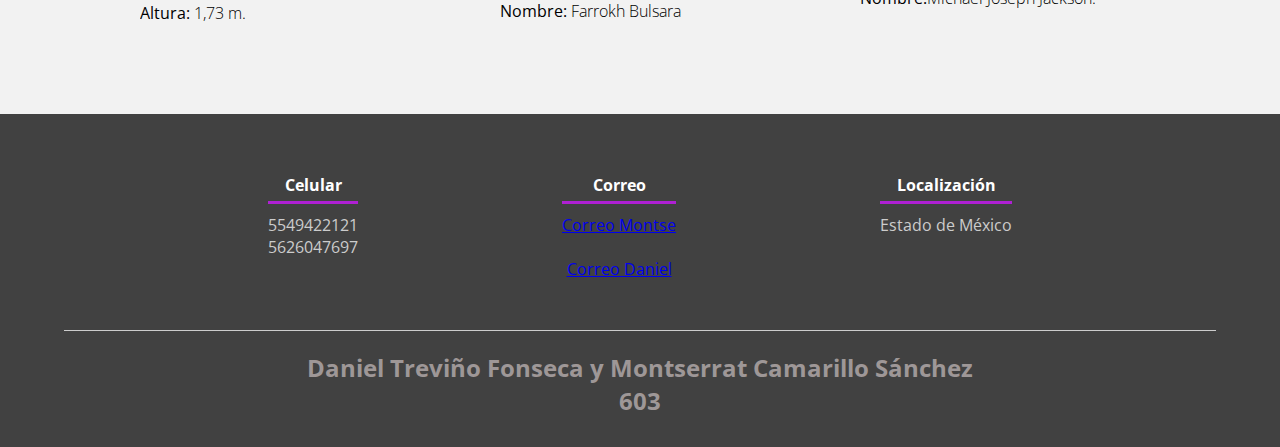
==== commit 9445d186: "Update Musica web.html" ====
--- a/Musica web.html
+++ b/Musica web.html
@@ -15,6 +15,7 @@
     <header>
         <nav>
             <a href="file://D:/Montse%20y%20Daniel/Musica%20web.html">Inicio</a>
+            <a href="Montse-y-Danie/rap-pagina/rapweb.html">Rap</a>
             <a href="file://D:/Montse%20y%20Daniel/rap-pagina/rapweb.html">Rap</a>
             <a href="file://D:/Montse%20y%20Daniel/rock-pagina/rockweb.html">Rock</a>
             <a href="file://D:/Montse%20y%20Daniel/pop-pagina/pop%20web.html">Pop</a>
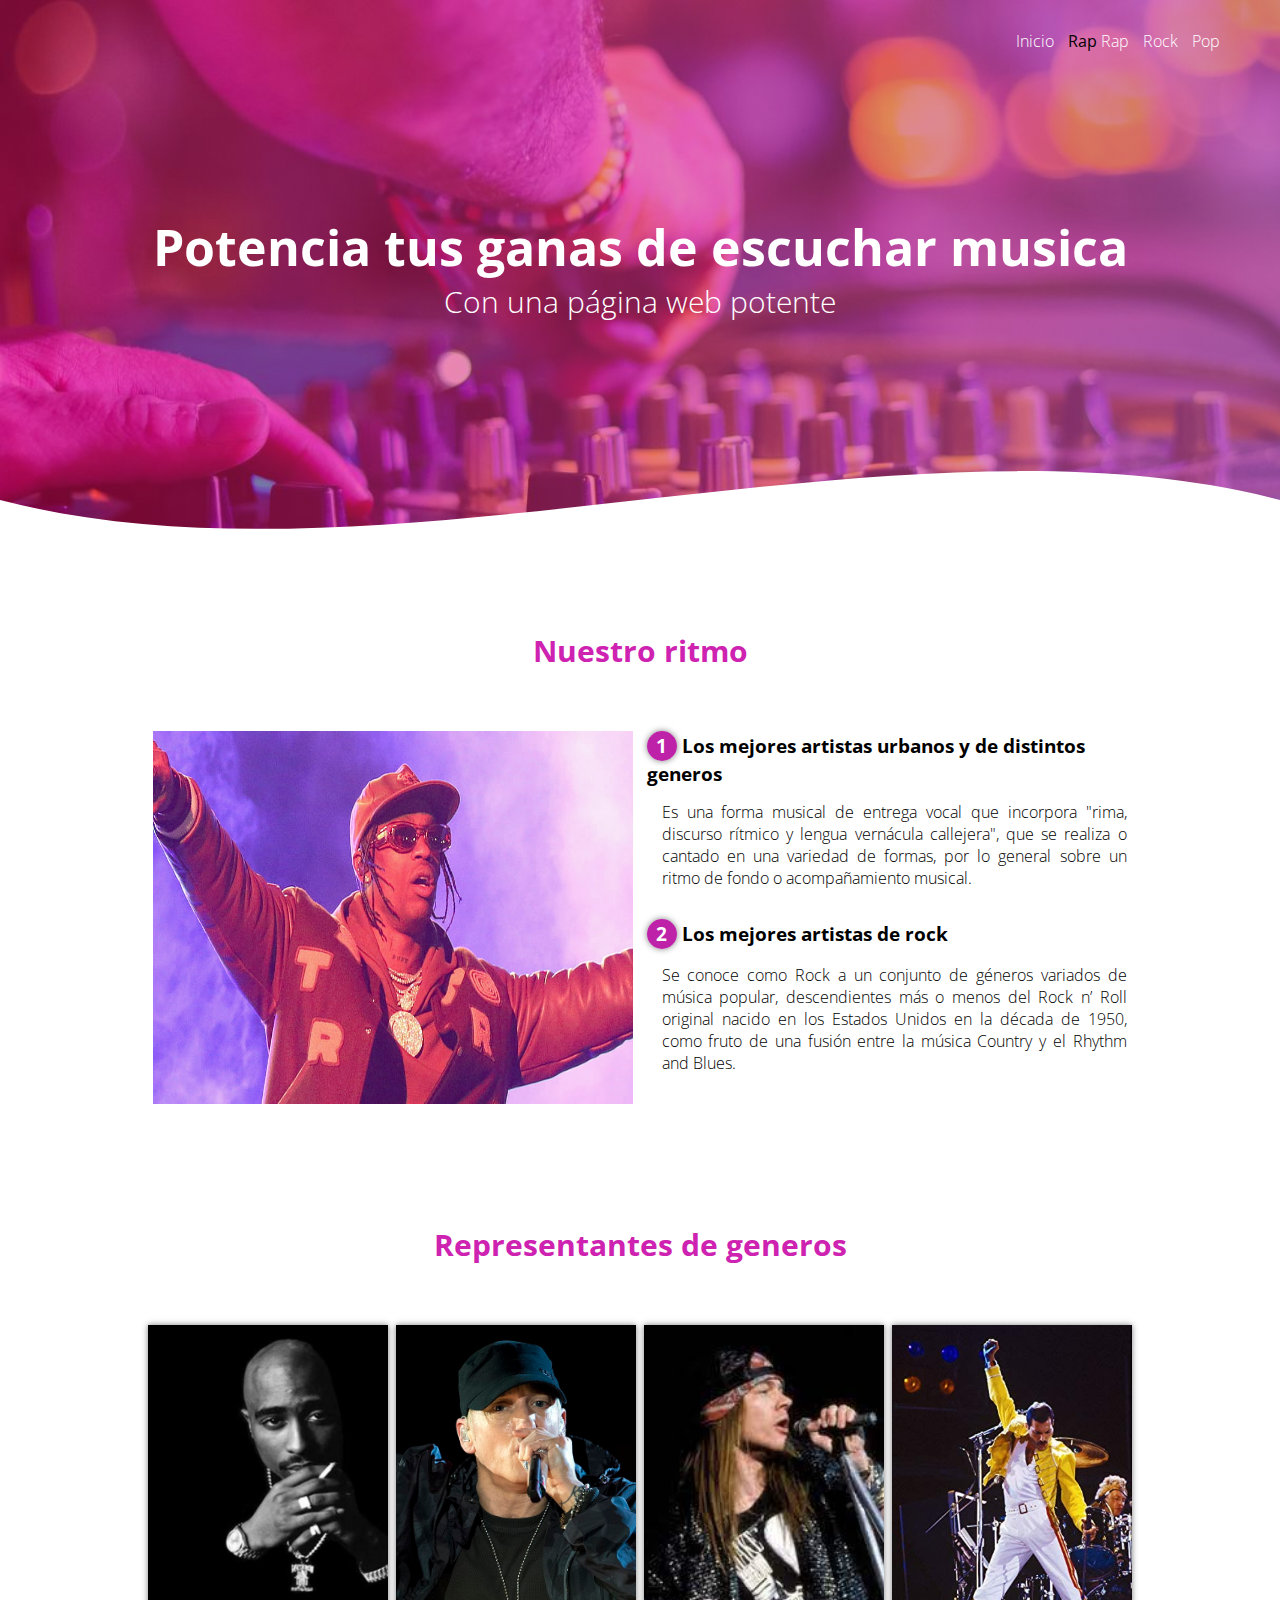
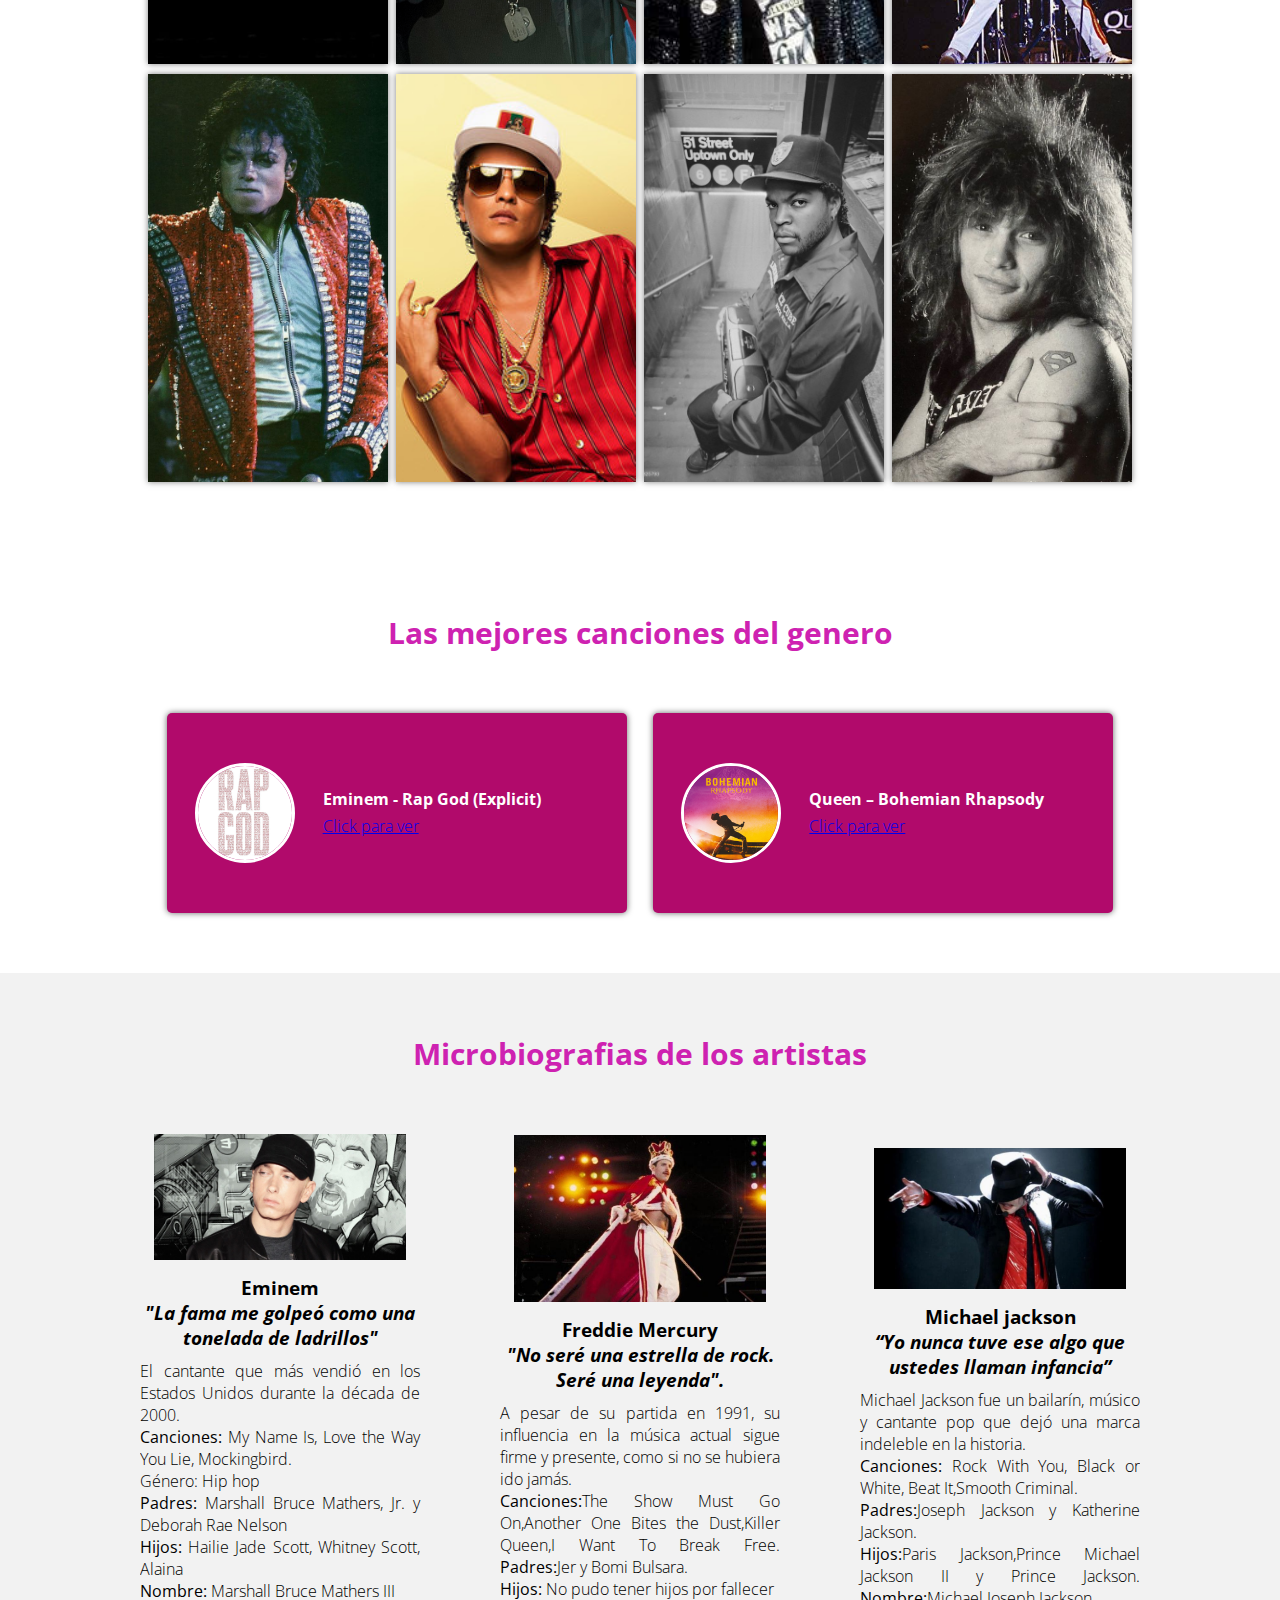
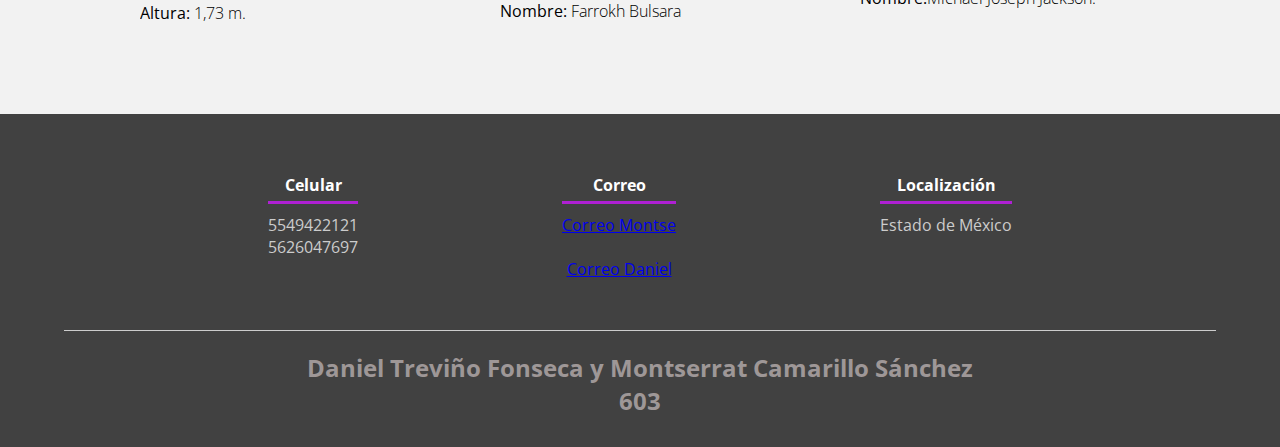
==== commit 16e21d38: "Update Musica web.html" ====
--- a/Musica web.html
+++ b/Musica web.html
@@ -15,7 +15,7 @@
     <header>
         <nav>
             <a href="file://D:/Montse%20y%20Daniel/Musica%20web.html">Inicio</a>
-            <a href="Montse-y-Danie/rap-pagina/rapweb.html">Rap</a>
+            <link href="https://montsehigh.github.io/Montse-y-Danie/rap-pagina/rapweb.html">Rap</a>
             <a href="file://D:/Montse%20y%20Daniel/rap-pagina/rapweb.html">Rap</a>
             <a href="file://D:/Montse%20y%20Daniel/rock-pagina/rockweb.html">Rock</a>
             <a href="file://D:/Montse%20y%20Daniel/pop-pagina/pop%20web.html">Pop</a>
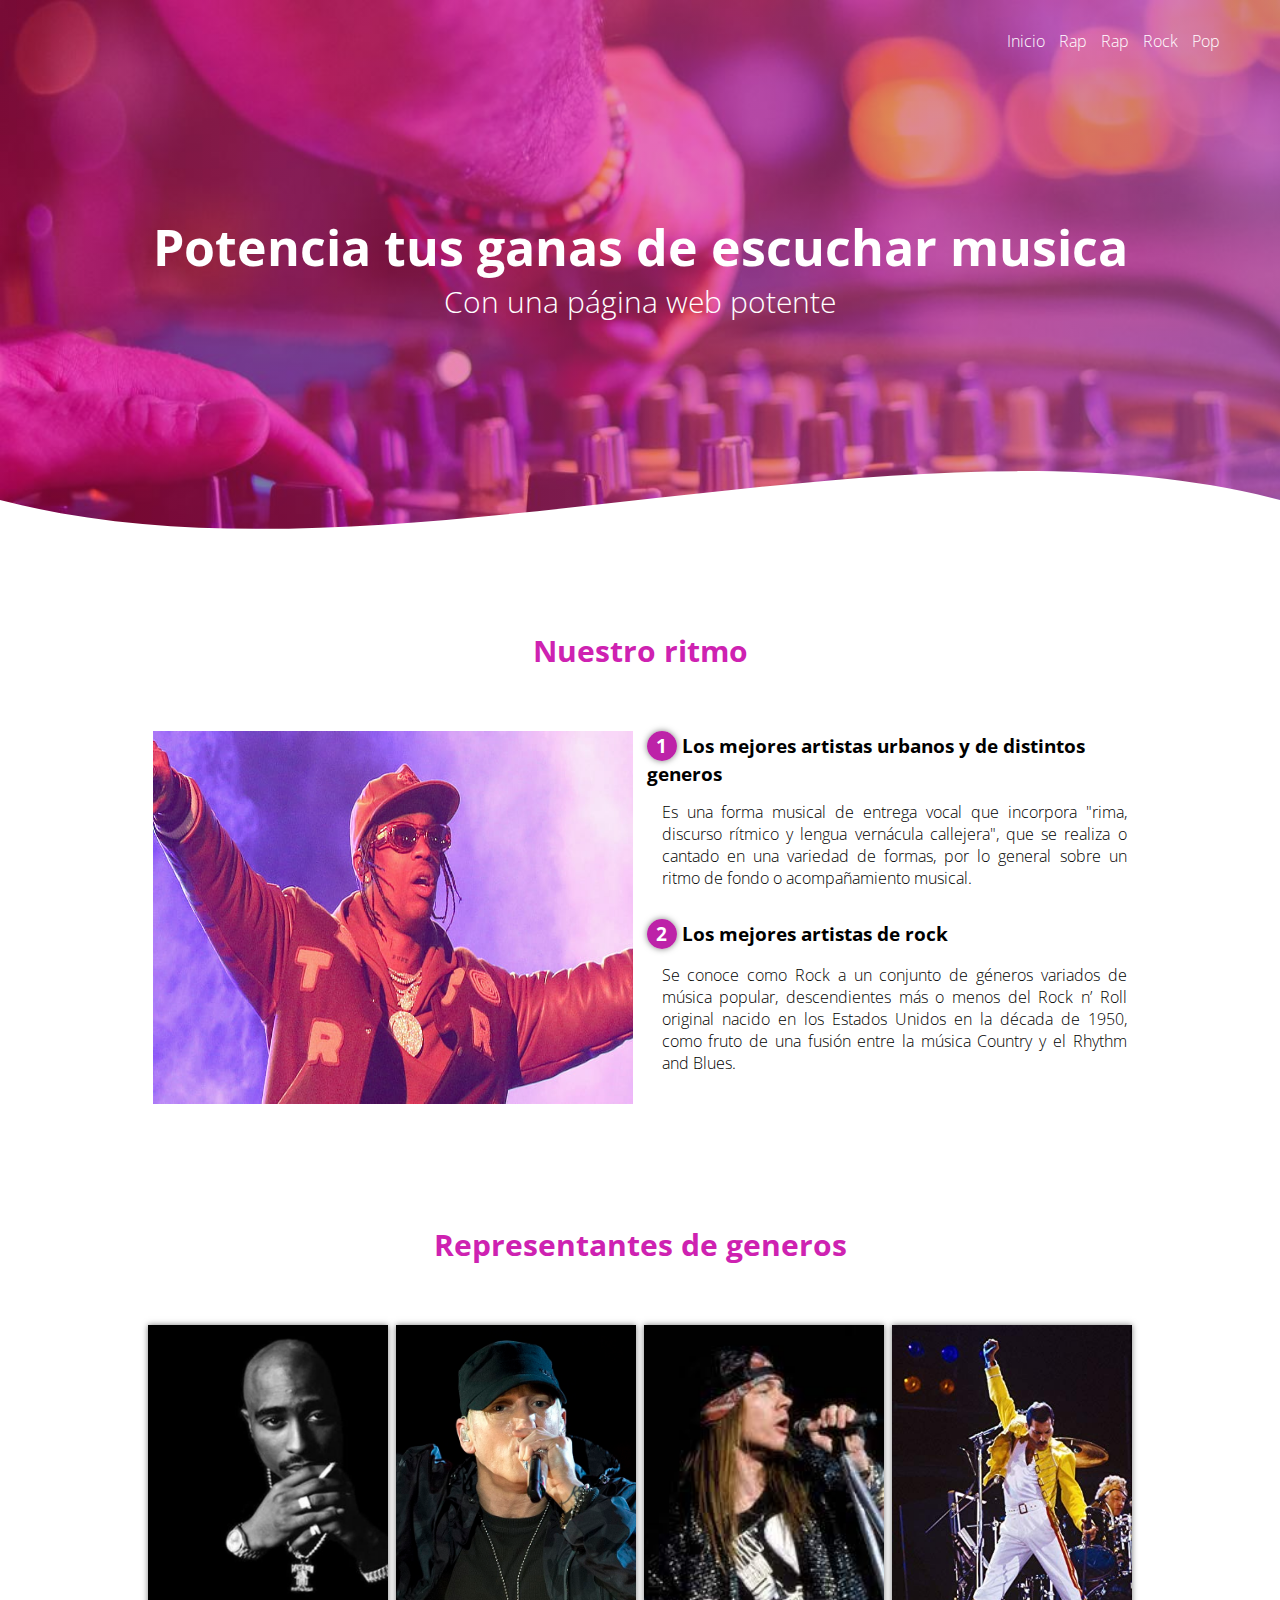
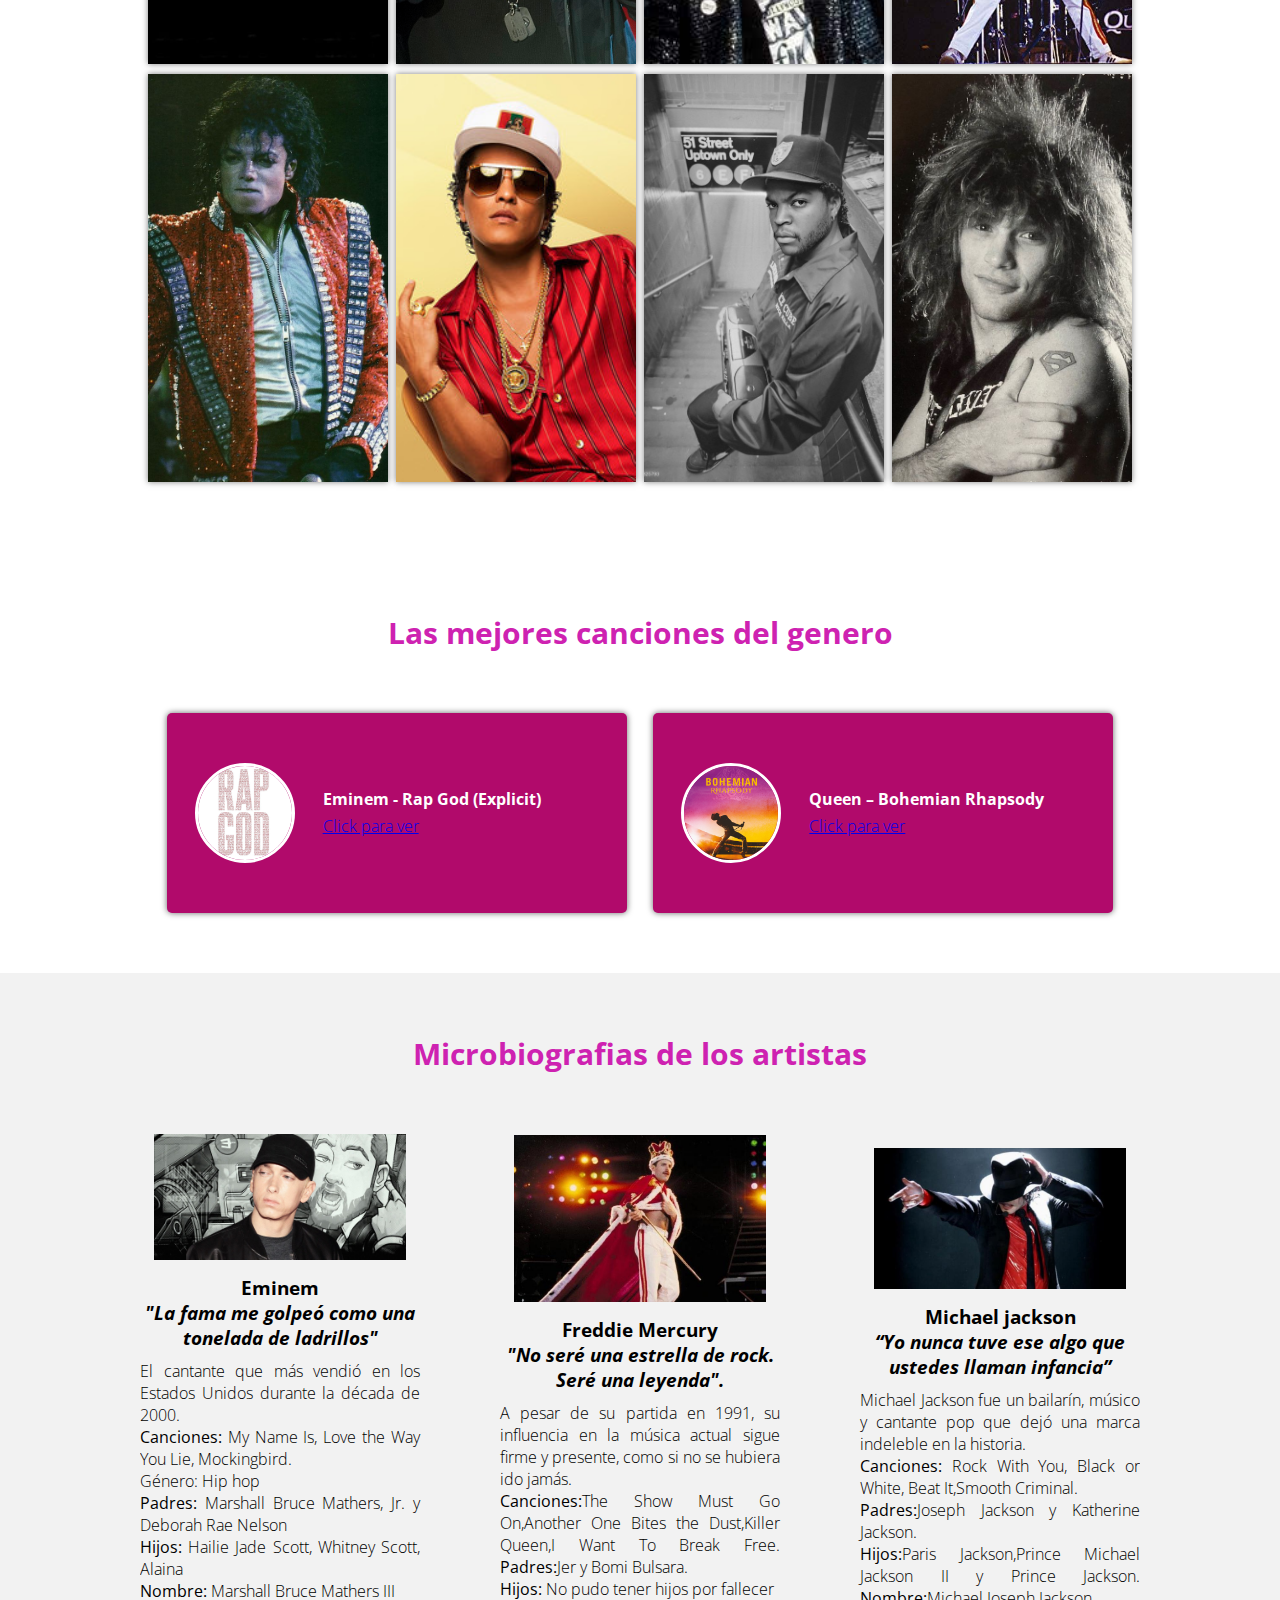
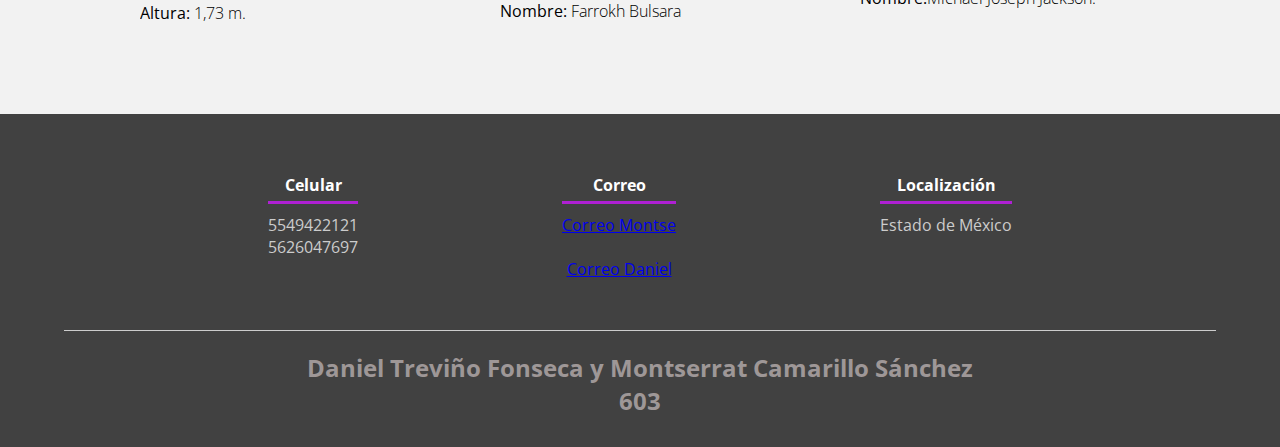
==== commit d0a7a665: "Update Musica web.html" ====
--- a/Musica web.html
+++ b/Musica web.html
@@ -15,7 +15,7 @@
     <header>
         <nav>
             <a href="file://D:/Montse%20y%20Daniel/Musica%20web.html">Inicio</a>
-            <link href="https://montsehigh.github.io/Montse-y-Danie/rap-pagina/rapweb.html">Rap</a>
+            <a href="https://montsehigh.github.io/Montse-y-Danie/rap-pagina/rapweb.html">Rap</a>
             <a href="file://D:/Montse%20y%20Daniel/rap-pagina/rapweb.html">Rap</a>
             <a href="file://D:/Montse%20y%20Daniel/rock-pagina/rockweb.html">Rock</a>
             <a href="file://D:/Montse%20y%20Daniel/pop-pagina/pop%20web.html">Pop</a>
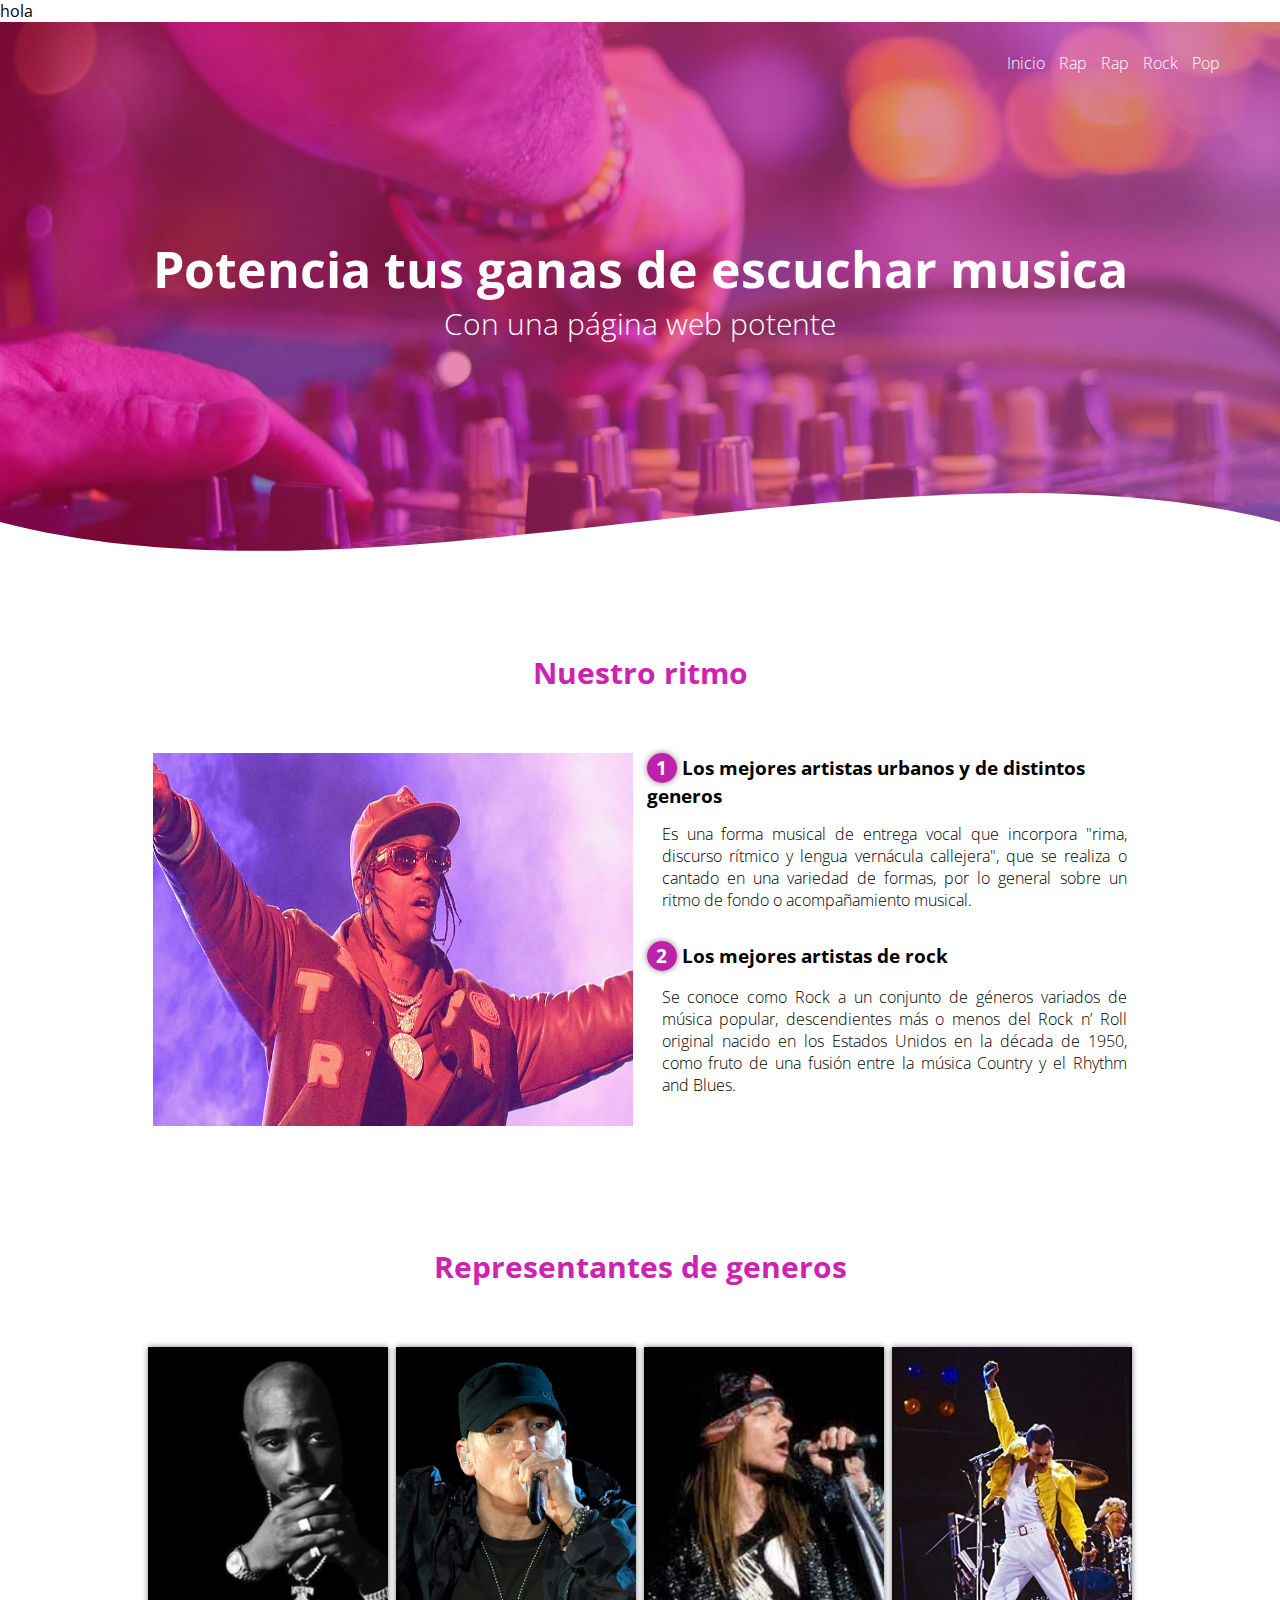
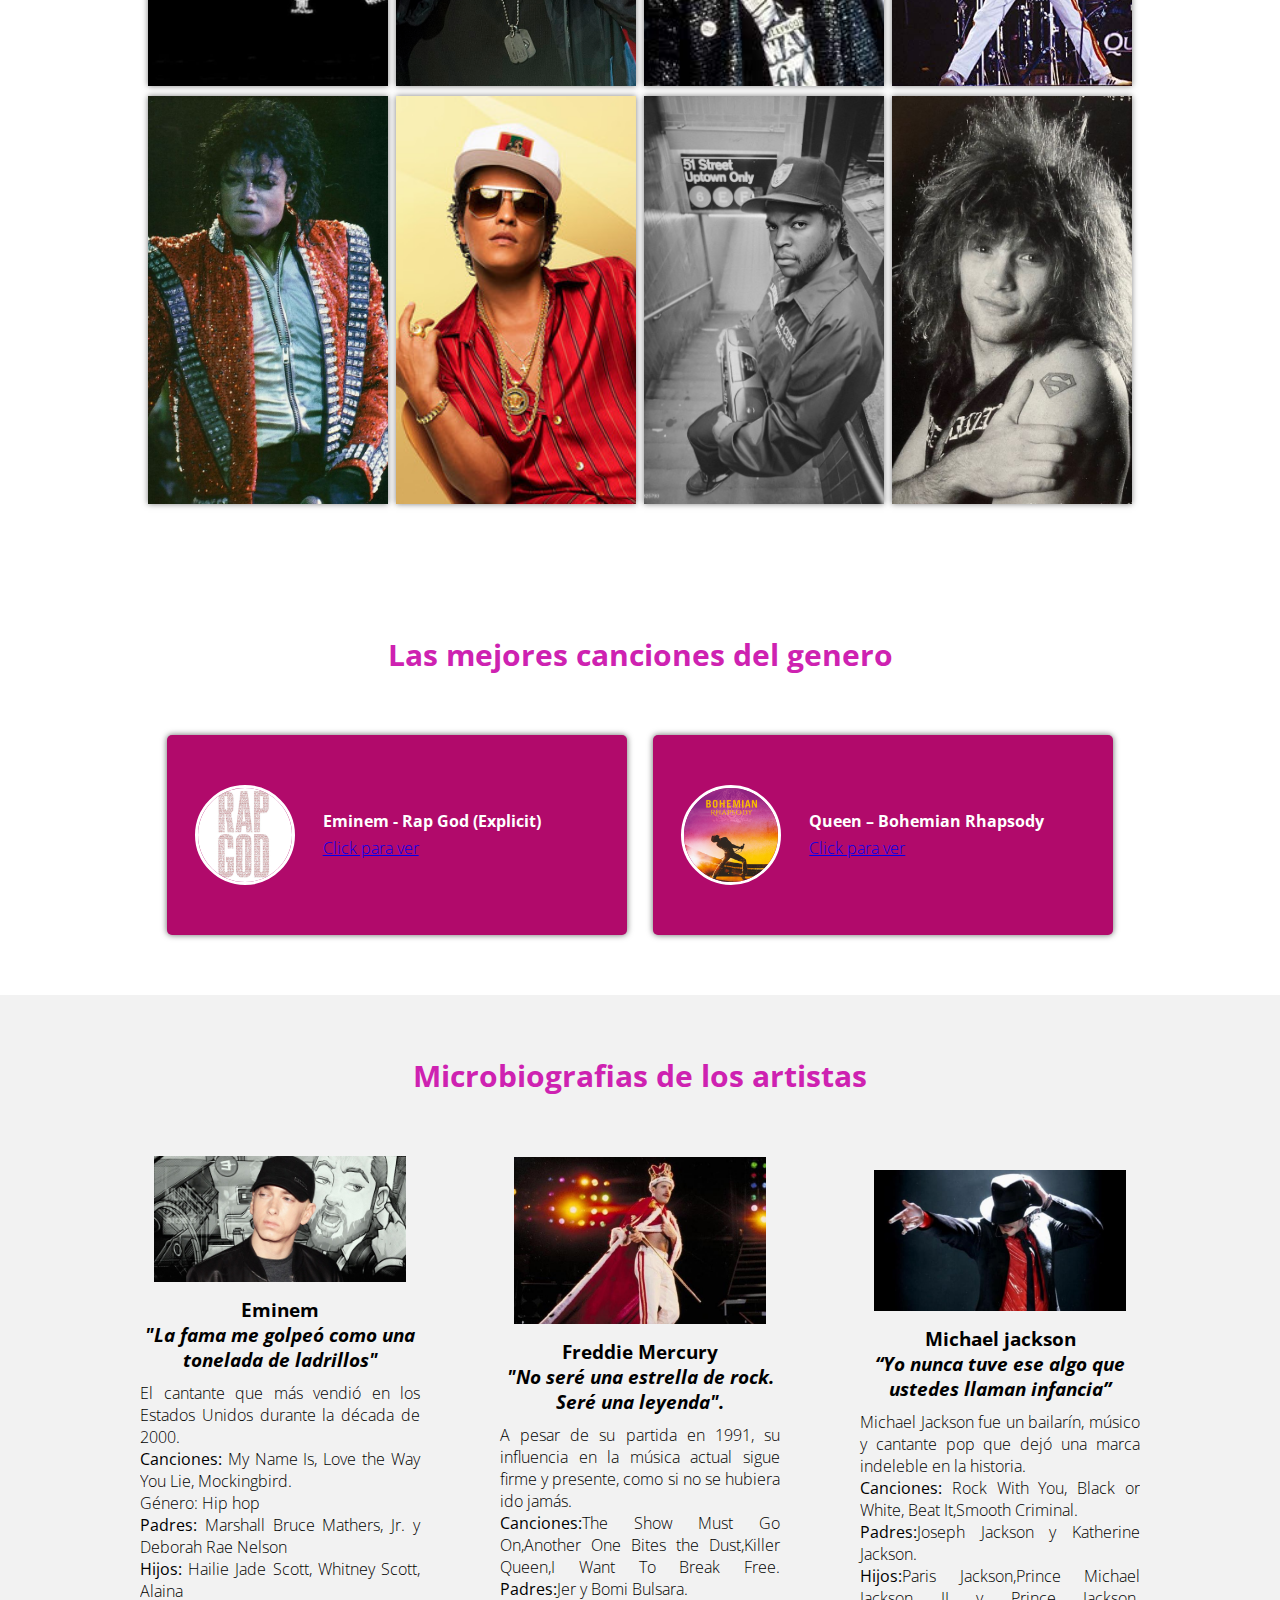
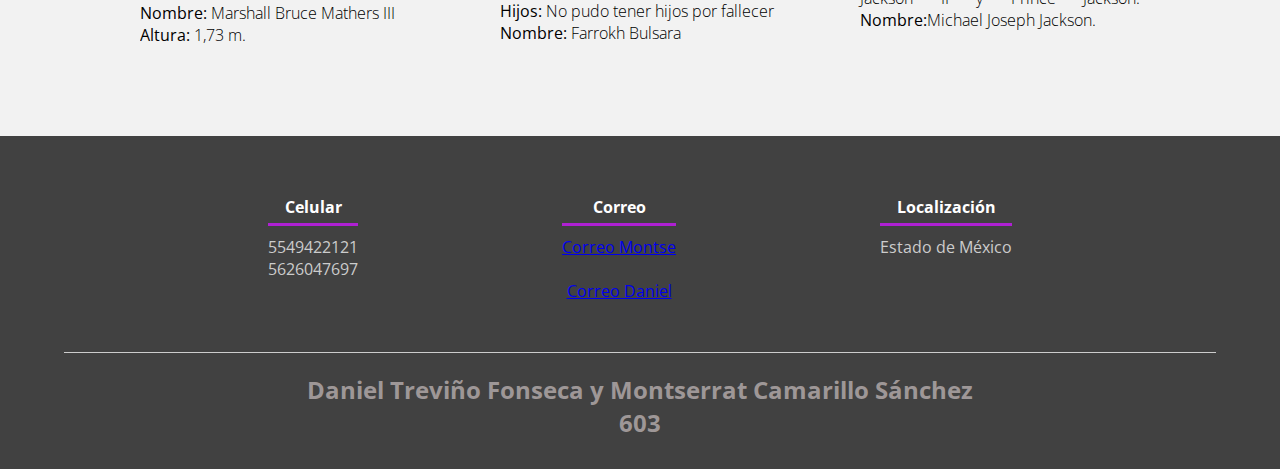
==== commit 784980f9: "prueba" ====
--- a/Musica web.html
+++ b/Musica web.html
@@ -12,6 +12,7 @@
 </head>
 
 <body>
+    hola
     <header>
         <nav>
             <a href="file://D:/Montse%20y%20Daniel/Musica%20web.html">Inicio</a>
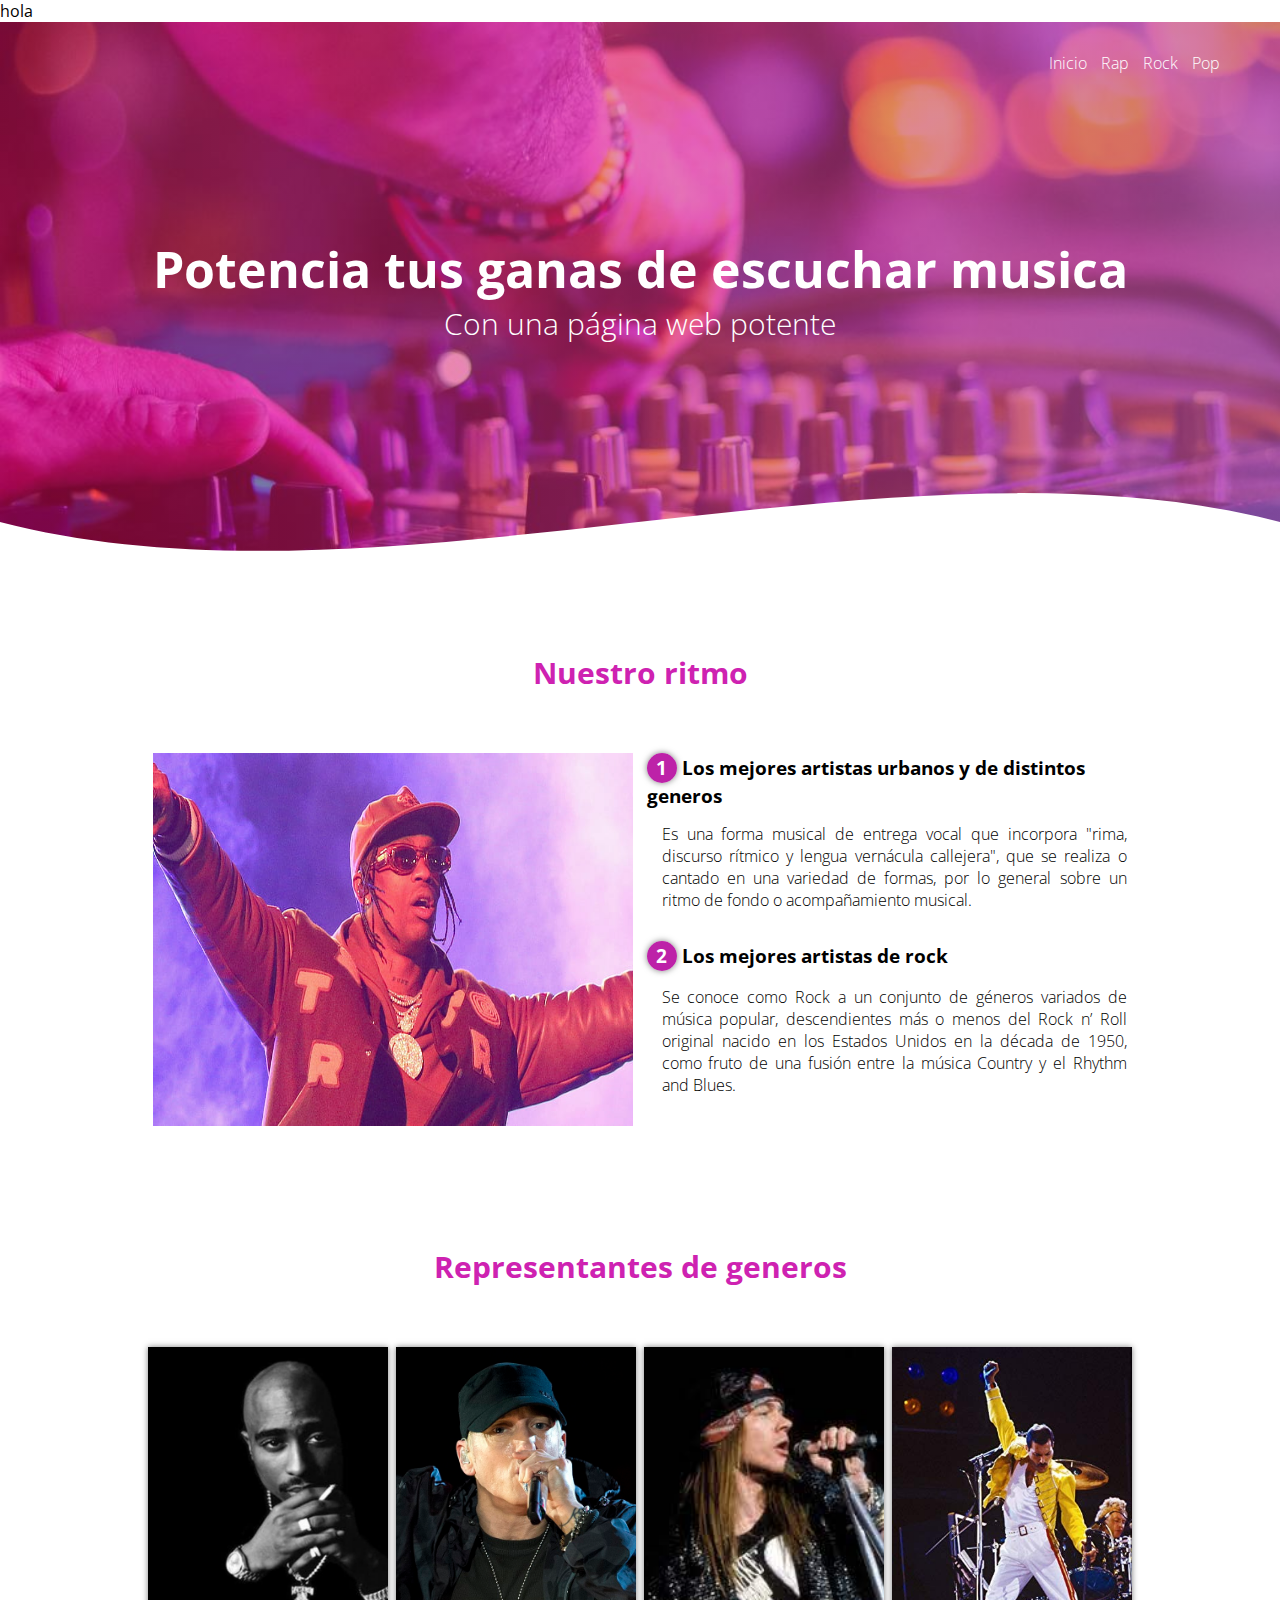
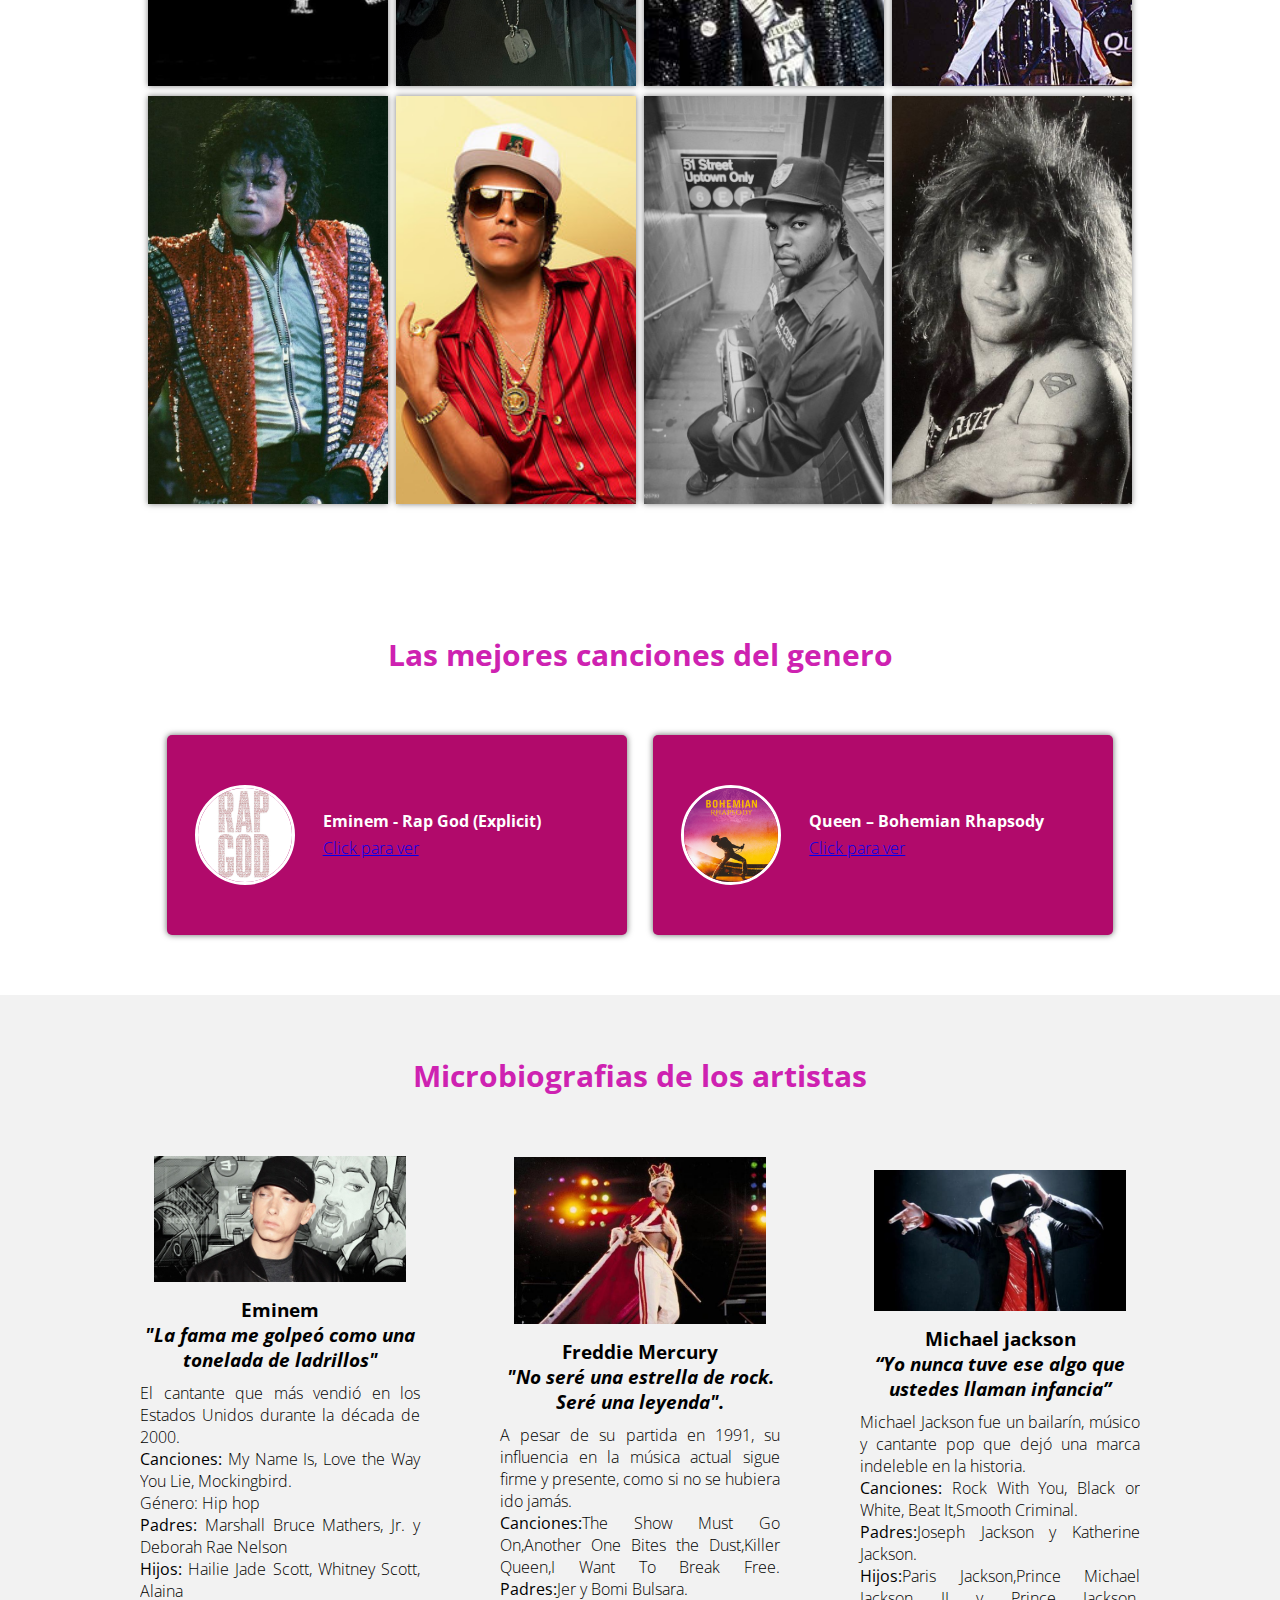
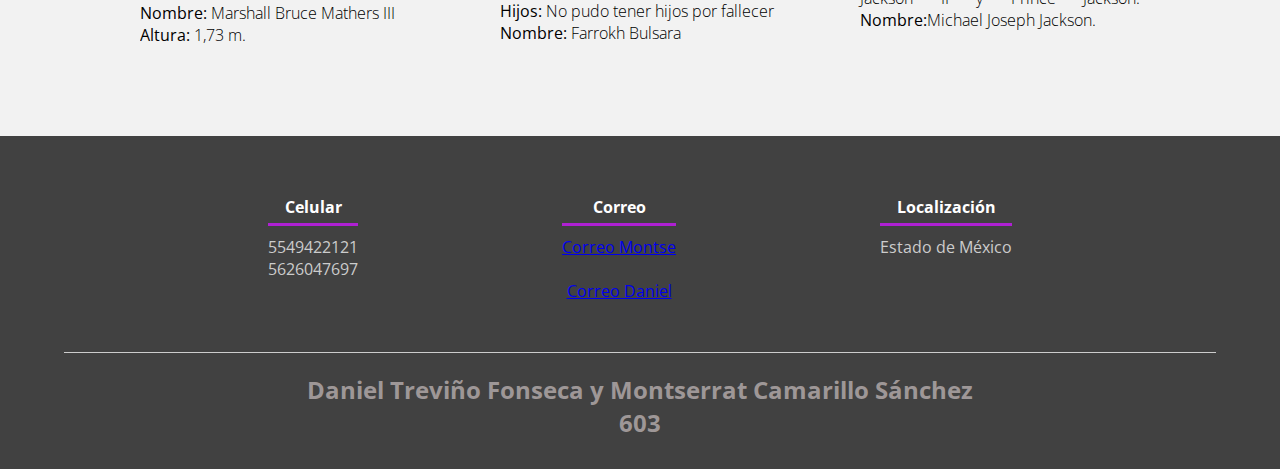
==== commit dbc83231: "prueba" ====
--- a/Musica web.html
+++ b/Musica web.html
@@ -15,11 +15,10 @@
     hola
     <header>
         <nav>
-            <a href="file://D:/Montse%20y%20Daniel/Musica%20web.html">Inicio</a>
-            <a href="https://montsehigh.github.io/Montse-y-Danie/rap-pagina/rapweb.html">Rap</a>
-            <a href="file://D:/Montse%20y%20Daniel/rap-pagina/rapweb.html">Rap</a>
-            <a href="file://D:/Montse%20y%20Daniel/rock-pagina/rockweb.html">Rock</a>
-            <a href="file://D:/Montse%20y%20Daniel/pop-pagina/pop%20web.html">Pop</a>
+            <a href="file:///D:/Montse%20y%20Daniel/Musica%20web.html">Inicio</a>
+            <a href="file:///D:/Montse%20y%20Daniel/rap-pagina/rapweb.html">Rap</a>
+            <a href="file:///D:/Montse%20y%20Daniel/rock-pagina/rockweb.html">Rock</a>
+            <a href="file:///D:/Montse%20y%20Daniel/pop-pagina/pop%20web.html">Pop</a>
         </nav>
         <section class="textos-header">
             <h1>Potencia tus ganas de escuchar musica</h1>
